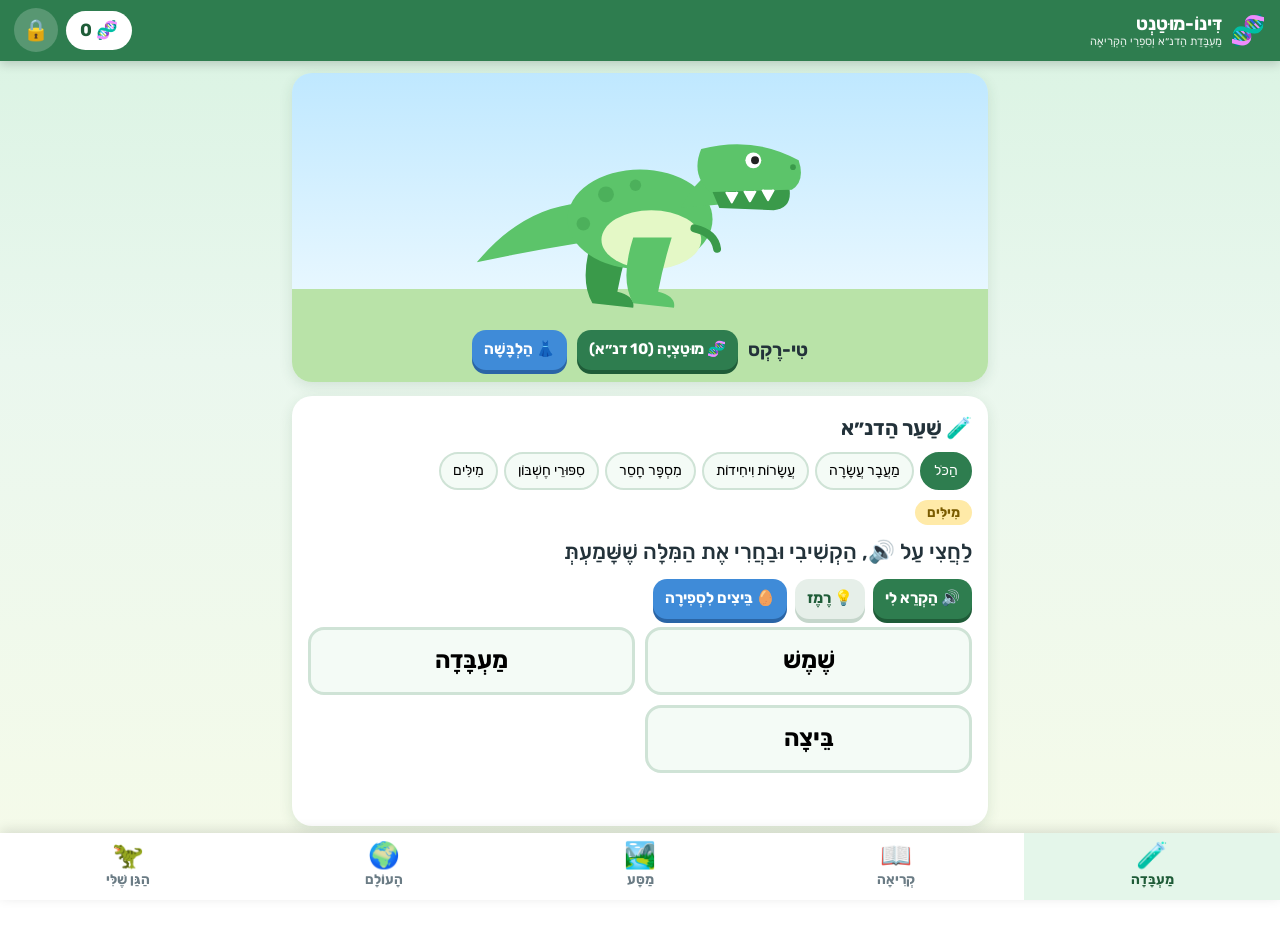
==== index.html @ c8df9a5c "Use Firestore over HTTPS instead of the SDK connection (fixes hanging on phones) Co-authored-by: Cop" ====
<!DOCTYPE html>
<html lang="he" dir="rtl">
<head>
  <meta charset="utf-8">
  <meta name="viewport" content="width=device-width, initial-scale=1, viewport-fit=cover">
  <meta name="theme-color" content="#2e7d4f">
  <title>דִּינוֹ-מוּטַנְט</title>
  <link rel="manifest" href="manifest.json">
  <link rel="icon" href="icons/icon.svg" type="image/svg+xml">
  <link rel="apple-touch-icon" href="icons/icon-192.png">
  <link rel="preconnect" href="https://fonts.googleapis.com">
  <link rel="preconnect" href="https://fonts.gstatic.com" crossorigin>
  <link href="https://fonts.googleapis.com/css2?family=Rubik:wght@400;500;700&family=Varela+Round&display=swap" rel="stylesheet">
  <link rel="stylesheet" href="css/style.css">
</head>
<body>
  <header class="topbar">
    <div class="brand">
      <span class="brand-ico">🧬</span>
      <span class="brand-text">דִּינוֹ-מוּטַנְט<small>מַעְבָּדַת הַדנ״א וְסִפְרֵי הַקְּרִיאָה</small></span>
    </div>
    <div class="hud">
      <div class="dna-chip" title="נְקֻדּוֹת דנ״א">🧬 <b id="dna-count">0</b></div>
      <button class="icon-btn" id="btn-parent" aria-label="מַצַּב הוֹרִים">🔒</button>
    </div>
  </header>

  <main>
    <!-- Lab: puzzle gates -->
    <section class="screen" id="screen-lab">
      <div class="lab-stage">
        <div class="dino-box" id="lab-dino"></div>
        <div class="dino-label"><b id="lab-name"></b>
          <button class="btn small" id="btn-mutate"></button>
          <button class="btn small alt" id="btn-dress">👗 הַלְבָּשָׁה</button>
        </div>
      </div>
      <div class="card">
        <h2>🧪 שַׁעַר הַדנ״א</h2>
        <div class="chips" id="kind-chips"></div>
        <div id="lab-puzzle"></div>
        <button class="btn big" id="btn-next-puzzle" hidden>הַחִידָה הַבָּאָה ➔</button>
      </div>
    </section>

    <!-- Reading -->
    <section class="screen" id="screen-read" hidden>
      <div id="read-library">
        <div class="card">
          <h2>📚 סִפְרִיַּת הַקְּרִיאָה</h2>
          <p class="muted">בַּחֲרִי סִפּוּר. קוֹרְאִים מִלָּה אַחַר מִלָּה, וְכָל פִּסְקָה מַקְנָה דנ״א וְשִׁדְרוּג לַדִּינוֹ. סִפּוּר שָׁלֵם פּוֹתֵחַ דִּינוֹזָאוּר אַגָּדִי! 🌟</p>
          <div id="story-list" class="story-list"></div>
        </div>
      </div>
      <div id="read-reader" hidden>
        <div class="card reader">
          <div class="reader-head">
            <button class="icon-btn" id="btn-reader-back" aria-label="חֲזָרָה">➜</button>
            <h2 id="reader-title"></h2>
            <span id="reader-count" class="muted"></span>
          </div>
          <div class="progress"><div id="reader-bar"></div></div>
          <div class="reading-card" id="reader-text" aria-live="polite"></div>
          <div class="reader-actions">
            <button class="btn alt" id="btn-speak-word">🔊 הַקְרֵא לִי אֶת הַמִּלָּה</button>
            <button class="btn ghost" id="btn-speak-par">🔊 כׇּל הַפִּסְקָה</button>
          </div>
          <button class="btn mic" id="btn-mic"></button>
          <div class="heard" id="reader-heard" hidden></div>
          <button class="btn big" id="btn-advance"></button>
        </div>
      </div>
    </section>

    <!-- Expedition -->
    <section class="screen" id="screen-trail" hidden>
      <div class="card" id="trail-intro">
        <h2>🏞️ מַסָּע הַהַרְפַּתְקָאוֹת</h2>
        <p class="muted">שְׁלוֹשָׁה מִכְשׁוֹלִים בַּדֶּרֶךְ. אֶפְשָׁר לְהִשְׁתַּמֵּשׁ בַּיְּכֹלֶת שֶׁל הַדִּינוֹ, אוֹ לִפְתֹּר חִידָה וְלִבְנוֹת דֶּרֶךְ.</p>
        <div class="pick-row" id="trail-pick"></div>
        <p id="trail-traits" class="traits"></p>
        <button class="btn big" id="btn-trail-start">🚀 יוֹצְאִים לַדֶּרֶךְ!</button>
      </div>
      <div id="trail-run" hidden>
        <div class="flags" id="trail-flags" dir="ltr"><span class="flag">1</span><span class="flag">2</span><span class="flag">3</span><span class="flag end">🏁</span></div>
        <div class="stage" id="stage" dir="ltr">
          <div class="layer sky"></div>
          <div class="layer hills"></div>
          <div class="layer ground"></div>
          <div class="stage-dino" id="stage-dino"></div>
          <div class="stage-obstacle" id="stage-obs"></div>
        </div>
        <div class="card" id="trail-panel"></div>
        <button class="btn small ghost" id="btn-trail-quit">⬅ חֲזָרָה</button>
      </div>
    </section>

    <!-- World: the whole herd living together -->
    <section class="screen" id="screen-world" hidden>
      <div class="card world-card">
        <div class="world-head"><h2>🌍 עוֹלַם הַדִּינוֹזָאוּרִים</h2><span id="world-count" class="muted"></span></div>
        <div class="world-tabs" id="world-tabs" hidden>
          <button class="chip on" data-wm="mine">🦖 הַדִּינוֹזָאוּרִים שֶׁלִּי</button>
          <button class="chip" data-wm="class">🏫 הַכִּתָּה</button>
        </div>
        <div class="world" id="world" dir="ltr">
          <div class="w-sky"><span class="w-sun"></span><span class="w-cloud c1">☁️</span><span class="w-cloud c2">☁️</span><span class="w-stars">✨</span></div>
          <div class="w-hills"></div>
          <div class="w-ground"></div>
          <div class="w-pond"></div>
          <div class="w-props" id="world-props"></div>
          <div class="w-herd" id="world-herd"></div>
        </div>
        <p class="muted">לוֹחֲצִים עַל דִּינוֹזָאוּר כְּדֵי לְטַפֵּל בּוֹ: לְהַאֲכִיל, לְשַׂחֵק, לְהַשְׁכִּיב לִישֹׁן וְלְהַלְבִּישׁ! 💕</p>
      </div>
      <div class="card pet-card" id="pet-panel" hidden></div>
    </section>

    <!-- Sanctuary -->
    <section class="screen" id="screen-zoo" hidden>
      <div class="card">
        <h2>🦖 גַּן הַדִּינוֹזָאוּרִים</h2>
        <div class="zoo-grid" id="zoo-grid"></div>
        <button class="btn alt" id="btn-share-progress">📤 כַּרְטִיס הַתְקַדְּמוּת לְשִׁתּוּף</button>
      </div>
      <div class="card">
        <h2>🌟 אוֹסֶף הָאַגָּדִיִּים</h2>
        <div class="legend-row" id="zoo-legends"></div>
      </div>
      <div class="card">
        <h2>🥚 דִּינוֹזָאוּרִים חֲדָשִׁים</h2>
        <div class="shop-row" id="zoo-shop"></div>
      </div>
    </section>
  </main>

  <nav class="tabbar">
    <button data-tab="lab" class="on"><span>🧪</span>מַעְבָּדָה</button>
    <button data-tab="read"><span>📖</span>קְרִיאָה</button>
    <button data-tab="trail"><span>🏞️</span>מַסָּע</button>
    <button data-tab="world"><span>🌍</span>הָעוֹלָם</button>
    <button data-tab="zoo"><span>🦖</span>הַגַּן שֶׁלִּי</button>
  </nav>

  <div class="modal" id="modal" hidden><div class="modal-card" id="modal-card"></div></div>
  <div class="toast" id="toast" hidden></div>

  <script src="js/renderer.js"></script>
  <script src="js/wardrobe.js"></script>
  <script src="js/manipulatives.js"></script>
  <script src="js/puzzles.js"></script>
  <script src="js/reading.js"></script>
  <script src="js/expedition.js"></script>
  <script src="js/world.js"></script>
  <script src="js/firebase-config.js"></script>
  <script src="js/fsrest.js"></script>
  <script src="js/cloud.js"></script>
  <script src="js/social.js"></script>
  <script src="js/share.js"></script>
  <script src="js/app.js"></script>
</body>
</html>
---- css/style.css ----
:root {
  --green: #2e7d4f;
  --green-d: #1f5c38;
  --gold: #ffc61a;
  --bg: #eaf7ee;
  --card: #fff;
  --ink: #23323a;
  --muted: #6b7c85;
  --bad: #e5484d;
  --radius: 20px;
}
* { box-sizing: border-box; -webkit-tap-highlight-color: transparent; }
html, body { margin: 0; min-height: 100%; }
body {
  font-family: 'Rubik', 'Varela Round', 'Noto Sans Hebrew', 'Segoe UI', Arial, sans-serif;
  background: linear-gradient(180deg, #d9f3e2 0%, var(--bg) 40%, #f6fbe9 100%) fixed;
  color: var(--ink);
  direction: rtl;
  padding-bottom: 84px;
  line-height: 1.55;
  user-select: none;
}
[hidden] { display: none !important; }
h2 { margin: 0 0 8px; font-size: 1.3rem; }
h3 { margin: 18px 0 6px; font-size: 1.05rem; }
.muted { color: var(--muted); font-size: .95rem; margin: 4px 0 10px; }

/* header */
.topbar {
  position: sticky; top: 0; z-index: 20;
  display: flex; align-items: center; justify-content: space-between; gap: 8px;
  padding: 8px 14px; background: var(--green); color: #fff;
  box-shadow: 0 3px 10px rgba(0,0,0,.18);
}
.brand { display: flex; align-items: center; gap: 8px; }
.brand-ico { font-size: 1.8rem; }
.brand-text { font-weight: 700; font-size: 1.15rem; line-height: 1.2; }
.brand-text small { display: block; font-weight: 400; font-size: .7rem; opacity: .9; }
.hud { display: flex; align-items: center; gap: 8px; }
.dna-chip { background: #fff; color: var(--green-d); font-weight: 700; padding: 6px 14px; border-radius: 99px; font-size: 1.1rem; }
.dna-chip.pop { animation: pop .45s; }
@keyframes pop { 40% { transform: scale(1.25); } }
.icon-btn { background: rgba(255,255,255,.2); border: 0; color: #fff; font-size: 1.3rem; width: 44px; height: 44px; border-radius: 50%; cursor: pointer; }
.reader-head .icon-btn { background: var(--green); }

main { max-width: 720px; margin: 0 auto; padding: 12px; }
.card { background: var(--card); border-radius: var(--radius); padding: 16px; margin-bottom: 14px; box-shadow: 0 4px 14px rgba(30,80,50,.12); }

/* buttons */
.btn {
  font: inherit; font-weight: 700; cursor: pointer;
  background: var(--green); color: #fff; border: 0; border-radius: 14px;
  padding: 12px 18px; min-height: 48px; box-shadow: 0 4px 0 var(--green-d);
}
.btn:active { transform: translateY(3px); box-shadow: 0 1px 0 var(--green-d); }
.btn.big { width: 100%; font-size: 1.2rem; min-height: 58px; margin-top: 10px; }
.btn.small { padding: 6px 12px; min-height: 40px; font-size: .95rem; }
.btn.alt { background: #3f8bd8; box-shadow: 0 4px 0 #2a65a6; }
.btn.ghost { background: #e6efe9; color: var(--green-d); box-shadow: 0 4px 0 #c5d6cb; }
.btn.danger { background: var(--bad); box-shadow: 0 4px 0 #a52a2f; }
.btn.finish { background: #f59e0b; box-shadow: 0 4px 0 #b36f05; animation: pulse 1.2s infinite; }
.btn:disabled { opacity: .5; cursor: default; }
@keyframes pulse { 50% { transform: scale(1.03); } }

/* chips */
.chips { display: flex; gap: 6px; flex-wrap: wrap; margin-bottom: 10px; }
.chip { font: inherit; font-size: .88rem; border: 2px solid #cfe3d6; background: #f4fbf6; border-radius: 99px; padding: 6px 12px; cursor: pointer; }
.chip.on { background: var(--green); border-color: var(--green); color: #fff; }

/* lab */
.lab-stage { background: linear-gradient(180deg, #bfe8ff, #e7f7ff 70%, #b9e3a8 70%); border-radius: var(--radius); padding: 8px 8px 12px; margin-bottom: 14px; text-align: center; box-shadow: 0 4px 14px rgba(30,80,50,.12); }
.dino-box { width: min(78vw, 340px); margin: 0 auto; cursor: pointer; }
.dino-label { display: flex; justify-content: center; align-items: center; gap: 10px; flex-wrap: wrap; font-size: 1.15rem; }

/* puzzles */
.pz-label { display: inline-block; background: #ffeaa8; color: #7a5b00; border-radius: 99px; padding: 2px 12px; font-size: .85rem; font-weight: 700; }
.pz-prompt { font-size: 1.35rem; font-weight: 500; margin: 10px 0; }
.pz-eq { text-align: center; font-size: 2.6rem; font-weight: 700; margin: 6px 0 10px; letter-spacing: 2px; }
.pz-eq .eq { display: inline-block; }
.blank { display: inline-block; min-width: 1.4em; border-bottom: 4px solid var(--gold); color: var(--gold); }
.big-word { font-size: 2.4rem; }
.pz-tools { display: flex; gap: 8px; margin-bottom: 8px; }
.pz-hint { background: #fff6d6; border-radius: 12px; padding: 10px 12px; margin-bottom: 8px; }
.pz-choices { display: grid; grid-template-columns: repeat(2, 1fr); gap: 10px; }
.choice { font: inherit; font-size: 1.9rem; font-weight: 700; min-height: 68px; border-radius: 16px; border: 3px solid #cfe3d6; background: #f4fbf6; cursor: pointer; }
.choice.word { font-size: 1.5rem; }
.choice:active { transform: scale(.97); }
.choice.correct { background: #bff0c8; border-color: #2fa84f; animation: pulse .6s; }
.choice.wrong { background: #ffd9da; border-color: var(--bad); animation: shake .4s; opacity: .7; }
@keyframes shake { 25% { transform: translateX(-6px); } 75% { transform: translateX(6px); } }
.pz-feedback { min-height: 1.6em; margin-top: 8px; font-size: 1.15rem; font-weight: 700; text-align: center; }
.pz-feedback.good { color: #1f8a3f; }
.pz-feedback.bad { color: var(--bad); }

/* reading */
.story-list { display: grid; gap: 10px; }
.story-card { font: inherit; display: flex; align-items: center; gap: 12px; text-align: right; background: #f4fbf6; border: 3px solid #cfe3d6; border-radius: 16px; padding: 12px; cursor: pointer; }
.story-card.done { background: #fff6d6; border-color: var(--gold); }
.story-ico { font-size: 2rem; }
.story-meta b { display: block; font-size: 1.2rem; }
.story-meta small { color: var(--muted); }
.reader-head { display: flex; align-items: center; gap: 10px; }
.reader-head h2 { flex: 1; margin: 0; }
.progress { height: 10px; background: #dcebe1; border-radius: 99px; margin: 10px 0; overflow: hidden; }
.progress div { height: 100%; width: 0; background: var(--gold); transition: width .4s; }
.reading-card {
  background: #fffdf4; border: 3px solid #f0e3b0; border-radius: 20px;
  padding: 22px 16px; font-size: 2.1rem; line-height: 2.3; min-height: 220px;
  text-align: right; cursor: pointer; font-weight: 500;
}
.reading-card .w { padding: 2px 6px; border-radius: 10px; transition: background .15s, color .15s; display: inline-block; }
.reading-card .w.karaoke-read { color: #8a9a90; }
.reading-card .w.karaoke-active { background: var(--gold); color: #1d2b00; box-shadow: 0 0 0 3px #ffe58a; transform: scale(1.08); }
.btn.mic { width: 100%; margin-top: 10px; background: #8a5cff; box-shadow: 0 4px 0 #5b36c4; }
.btn.mic.listening { background: #e5484d; box-shadow: 0 4px 0 #a52a2f; animation: pulse 1.4s infinite; }
.heard { margin-top: 8px; padding: 8px 12px; background: #f1ecff; border-radius: 12px; color: #4b2fb8; min-height: 2.2em; direction: rtl; }
.reader-actions { display: flex; gap: 8px; margin-top: 12px; flex-wrap: wrap; }
.reader-actions .btn { flex: 1; }

/* expedition */
.pick-row { display: flex; gap: 8px; overflow-x: auto; padding: 4px 2px 10px; }
.pick { font: inherit; flex: 0 0 96px; border: 3px solid #cfe3d6; background: #f4fbf6; border-radius: 14px; padding: 4px; cursor: pointer; text-align: center; }
.pick.on { border-color: var(--green); background: #dff5e6; }
.pick small { display: block; font-size: .72rem; line-height: 1.2; }
.traits { font-weight: 700; color: var(--green-d); }
.flags { display: flex; justify-content: space-between; margin-bottom: 8px; }
.flag { width: 40px; height: 40px; border-radius: 50%; background: #d3dcd6; display: grid; place-items: center; font-weight: 700; color: #fff; }
.flag.current { background: #f59e0b; animation: pulse 1s infinite; }
.flag.done { background: var(--green); }
.stage { position: sticky; top: 66px; z-index: 5; height: 180px; border-radius: var(--radius); overflow: hidden; margin-bottom: 12px; box-shadow: 0 4px 14px rgba(30,80,50,.18); }
.layer { position: absolute; inset: 0; background-repeat: repeat-x; }
.sky { background: linear-gradient(180deg, #8fd3ff, #e4f6ff); }
.hills { background-image: radial-gradient(ellipse 120px 70px at 60px 100%, #8fd08a 98%, transparent 100%), radial-gradient(ellipse 90px 50px at 190px 100%, #a8dc9a 98%, transparent 100%); background-size: 260px 100%; bottom: 36px; top: 40px; }
.ground { top: auto; height: 46px; background: repeating-linear-gradient(90deg, #7a5b3a 0 30px, #8c6a45 30px 60px); border-top: 8px solid #5fb25a; }
.stage.walking .hills { animation: scrollbg 2.4s linear infinite; }
.stage.walking .ground { animation: scrollbg 1.2s linear infinite; }
@keyframes scrollbg { to { background-position-x: -260px; } }
.stage-dino { position: absolute; left: 4%; bottom: 14px; width: 170px; transition: transform .3s; }
.stage-dino.jump, .dino-box.jump { animation: jump .8s; }
@keyframes jump { 40% { transform: translateY(-34px) rotate(-3deg); } }
.stage-obstacle { position: absolute; bottom: 30px; left: 110%; font-size: 4.2rem; transition: left 2.2s ease-out; }
.stage-obstacle.cleared { animation: poof .8s forwards; }
@keyframes poof { to { transform: scale(0) rotate(40deg); opacity: 0; } }
.obs-title { font-size: 1.2rem; font-weight: 700; margin-bottom: 4px; }
.obs-title.good { color: #1f8a3f; }
.obs-tip { color: var(--muted); margin-bottom: 8px; }
.obs-actions { display: grid; gap: 4px; }
#trail-puzzle { margin-top: 12px; }

/* sanctuary */
.zoo-grid, .legend-row, .shop-row { display: grid; grid-template-columns: repeat(auto-fill, minmax(150px, 1fr)); gap: 10px; }
.zoo-card, .legend-slot, .shop-item { background: #f4fbf6; border: 3px solid #cfe3d6; border-radius: 16px; padding: 8px; text-align: center; display: flex; flex-direction: column; gap: 2px; align-items: center; font: inherit; }
.zoo-card.on { border-color: var(--green); background: #dff5e6; }
.zoo-card.legend, .legend-slot.got { background: linear-gradient(180deg, #fff9d6, #fff); border-color: var(--gold); }
.legend-slot:not(.got) .silhouette { filter: brightness(0) opacity(.25); }
.legend-slot:not(.got) .dino-svg * { animation: none !important; }
.shop-item { cursor: pointer; }
.mini { display: block; width: 100%; }

/* ---------- counting board (eggs & nests) ---------- */
.btn.alt.on { background: #2a65a6; box-shadow: 0 4px 0 #1b4478; }
.pz-tools { flex-wrap: wrap; }
.mb { background: #f7fbf2; border: 3px solid #d9ead2; border-radius: 18px; padding: 10px; margin: 8px 0 12px; }
.mb-total { display: flex; align-items: center; justify-content: center; gap: 8px; font-weight: 700; margin-bottom: 8px; }
.mb-num { font-size: 2rem; color: var(--green-d); background: #fff; border-radius: 12px; padding: 0 14px; min-width: 2.2ch; text-align: center; }
.mb-nests { display: flex; gap: 10px; direction: ltr; }
.nest {
  flex: 1; direction: rtl; text-align: center; padding: 6px 4px 20px; min-height: 150px;
  border: 3px solid #8a5a2b; border-radius: 18px 18px 50% 50% / 18px 18px 38% 38%;
  background: repeating-linear-gradient(115deg, #d9a86a 0 8px, #c8935a 8px 16px);
  transition: box-shadow .2s;
}
.nest[data-kind=tens] { flex: 0 0 38%; }
.nest-title { display: inline-block; font-size: .82rem; font-weight: 700; color: #4a2c0c; background: #ffe9c7; border-radius: 10px; padding: 2px 8px; margin-bottom: 6px; }
.nest-eggs { display: flex; flex-wrap: wrap; gap: 4px; justify-content: center; align-content: flex-start; min-height: 60px; }
.nest[data-kind=ones] .nest-eggs { display: grid; grid-template-columns: repeat(5, 30px); justify-content: center; }
.nest.full { box-shadow: 0 0 0 4px #ffe066, 0 0 18px #ffd23f; }
.nest.pop { animation: pop .5s; }
.nest.shake { animation: shake .4s; }
.over { outline: 4px dashed var(--gold); outline-offset: 2px; }
.mb-exchange { display: block; margin: 8px auto 0; background: #f59e0b; box-shadow: 0 4px 0 #b36f05; animation: pulse 1.2s infinite; }
.mb-table { position: relative; height: 130px; margin-top: 10px; border: 3px dashed #bcd9c4; border-radius: 16px; background: #fbfff6; }
.mb-table-hint { position: absolute; inset: 0; display: grid; place-items: center; color: #9ab3a2; font-size: .85rem; pointer-events: none; text-align: center; padding: 0 12px; }
.mb-table .egg { position: absolute; transform: translate(-50%, -50%); }
.mb-tray { display: flex; flex-wrap: wrap; align-items: center; justify-content: center; gap: 10px; margin-top: 10px; padding: 8px; background: #e8f3ff; border-radius: 16px; }
.tray-item { display: flex; flex-direction: column; align-items: center; font-weight: 700; color: var(--muted); }
.mb-btns { display: flex; gap: 6px; flex-wrap: wrap; justify-content: center; }
.mb-help { font-size: .8rem; margin: 8px 0 0; }
.egg { cursor: grab; touch-action: none; user-select: none; -webkit-user-select: none; -webkit-touch-callout: none; display: block; }
.egg svg { width: 100%; height: 100%; display: block; pointer-events: none; }
.egg.ones { width: 30px; height: 38px; }
.egg.ten { width: 44px; height: 56px; }
.egg.lifted { opacity: .25; }
.egg-ghost { position: fixed; z-index: 300; pointer-events: none; transform: translate(-50%, -50%) scale(1.25); filter: drop-shadow(0 6px 6px rgba(0,0,0,.3)); }

/* modal / toast */
.modal { position: fixed; inset: 0; z-index: 50; background: rgba(15,40,25,.6); display: grid; place-items: center; padding: 14px; }
.modal-card { position: relative; background: #fff; border-radius: 24px; padding: 20px; width: min(94vw, 520px); max-height: 92vh; overflow-y: auto; text-align: center; user-select: text; }
.modal-card .input { width: 100%; font: inherit; font-size: 1.1rem; padding: 10px; border: 3px solid #cfe3d6; border-radius: 12px; margin: 6px 0; direction: rtl; }
.modal-card .row { display: flex; gap: 8px; justify-content: center; margin-top: 12px; }
.modal-card h3 { text-align: right; }
.modal-card p { text-align: right; }
.p-btns { display: flex; gap: 6px; }
.p-row { display: flex; justify-content: space-between; align-items: center; padding: 6px 0; border-bottom: 1px solid #e5eee8; }
.celebrate-dino { width: min(70vw, 260px); margin: 0 auto; }
.modal-card .reward-line { text-align: center; font-size: 1.15rem; font-weight: 700; margin: 6px 0; }
.confetti { position: absolute; inset: 0; pointer-events: none; overflow: hidden; border-radius: 24px; }
.confetti i { position: absolute; top: -30px; font-style: normal; font-size: 1.6rem; animation: fall 2.6s linear infinite; }
.modal-card > :not(.confetti) { position: relative; z-index: 1; }
@keyframes fall { to { transform: translateY(110vh) rotate(360deg); } }
.toast { position: fixed; bottom: 96px; left: 50%; transform: translateX(-50%); background: #23323a; color: #fff; padding: 10px 18px; border-radius: 99px; z-index: 60; max-width: 90vw; text-align: center; }

/* tab bar */
.tabbar { position: fixed; bottom: 0; left: 0; right: 0; z-index: 30; display: flex; background: #fff; box-shadow: 0 -3px 12px rgba(0,0,0,.12); padding-bottom: env(safe-area-inset-bottom); }
.tabbar button { flex: 1; font: inherit; font-size: .85rem; font-weight: 700; border: 0; background: none; padding: 8px 2px 10px; color: var(--muted); cursor: pointer; min-height: 64px; }
.tabbar button span { display: block; font-size: 1.6rem; line-height: 1.1; }
.tabbar button.on { color: var(--green-d); background: #e4f6ea; }

/* ---------- dinosaur rig animation ---------- */
.dino-svg { width: 100%; height: auto; display: block; overflow: visible; }
.dino-svg * { transform-box: fill-box; }
.rig-root { transform-origin: 50% 100%; animation: breathe 2.6s ease-in-out infinite; }
.rig-tail { transform-origin: 100% 50%; animation: wag 1.8s ease-in-out infinite; }
.rig-head { transform-origin: 0% 100%; animation: nod 2.6s ease-in-out infinite; }
.rig-leg { transform-origin: 50% 0%; }
.rig-wing { transform-origin: 100% 100%; animation: flap 1.1s ease-in-out infinite; }
.rig-wing.far { animation-delay: -.1s; }
.rig-float { animation: float 2.4s ease-in-out infinite; }
.rig-egg { transform-origin: 50% 100%; animation: wobble 2.2s ease-in-out infinite; }
.sparkle { transform-origin: 50% 50%; animation: twinkle 1.6s ease-in-out infinite; }
.legendary { filter: drop-shadow(0 0 10px rgba(255, 214, 64, .9)); }
@keyframes breathe { 50% { transform: scale(1.015, 1.03); } }
@keyframes wag { 0%, 100% { transform: rotate(-5deg); } 50% { transform: rotate(7deg); } }
@keyframes nod { 0%, 100% { transform: rotate(-2deg); } 50% { transform: rotate(3deg); } }
@keyframes flap { 0%, 100% { transform: rotate(8deg) scaleY(1); } 50% { transform: rotate(-16deg) scaleY(.82); } }
@keyframes float { 50% { transform: translateY(-8px); } }
@keyframes wobble { 0%, 100% { transform: rotate(-6deg); } 50% { transform: rotate(6deg); } }
@keyframes twinkle { 0%, 100% { transform: scale(.4); opacity: .3; } 50% { transform: scale(1.1); opacity: 1; } }
.walking .rig-leg.a { animation: step .5s ease-in-out infinite; }
.walking .rig-leg.b { animation: step .5s ease-in-out infinite reverse; }
.walking .rig-root { animation: bob .5s ease-in-out infinite; }
@keyframes step { 0%, 100% { transform: rotate(-16deg); } 50% { transform: rotate(16deg); } }
@keyframes bob { 50% { transform: translateY(-4px); } }

/* ---------- dress-up pieces ---------- */
.wear, .wear * { transform-box: view-box; }
.wear .whirl, .wear .bobber, .wear .flutter, .wear .flame { transform-box: fill-box; }
.wear .whirl { transform-origin: 50% 50%; animation: whirl .3s linear infinite; }
.wear .bobber { transform-origin: 50% 100%; animation: float 2.4s ease-in-out infinite; }
.wear .flutter { transform-origin: 100% 100%; animation: flutter 1.4s ease-in-out infinite; }
.wear .flame { transform-origin: 50% 0%; animation: flame .22s ease-in-out infinite alternate; }
@keyframes whirl { 50% { transform: scaleX(.15); } }
@keyframes flutter { 0%, 100% { transform: rotate(0); } 50% { transform: rotate(-9deg); } }
@keyframes flame { to { transform: scaleY(1.5); } }
.rig-lid { opacity: 0; }
.sleeping .rig-lid { opacity: 1; }
.rig-water { transform-origin: 50% 50%; animation: ripple 3s ease-in-out infinite; }
@keyframes ripple { 50% { transform: scale(1.03, 1.1); } }

/* ---------- care states (world sprites + care panel) ---------- */
.eating .rig-head { animation: munch .4s ease-in-out infinite; }
@keyframes munch { 50% { transform: rotate(9deg) translateY(4px); } }
.playing .dino-svg { animation: hop .7s ease-in-out infinite; }
@keyframes hop { 40% { transform: translateY(-14%) rotate(-2deg); } }
.sleeping .dino-svg { transform: scaleY(.94); filter: saturate(.8) brightness(.94); }
.sleeping .rig-root, .sleeping .rig-tail, .sleeping .rig-head, .sleeping .rig-float { animation-duration: 5s; }
.washing .dino-svg { animation: scrub .3s linear infinite; }
@keyframes scrub { 25% { transform: translateX(-3%) rotate(-1deg); } 75% { transform: translateX(3%) rotate(1deg); } }
.hugging .dino-svg { animation: squish 1s ease-in-out infinite; }
@keyframes squish { 50% { transform: scale(1.06, .95); } }
.splashing .dino-svg { animation: hop 1s ease-in-out infinite; }

/* ---------- world ---------- */
.world-card { padding-bottom: 12px; }
.world-head { display: flex; justify-content: space-between; align-items: baseline; gap: 8px; flex-wrap: wrap; }
.world { position: relative; isolation: isolate; height: min(104vw, 480px); border-radius: 18px; overflow: hidden; background: #bfe8ff; user-select: none; -webkit-user-select: none; -webkit-tap-highlight-color: transparent; }
.world > * { position: absolute; }
.w-sky { inset: 0 0 50% 0; background: linear-gradient(180deg, #7cc8ff, #dff3ff); transition: background 1s; }
.w-sun { position: absolute; right: 10%; top: 12%; width: 13%; aspect-ratio: 1; border-radius: 50%; background: #ffe066; box-shadow: 0 0 24px 8px rgba(255, 224, 102, .7); transition: background 1s, box-shadow 1s; }
.w-cloud { position: absolute; font-size: calc(var(--u, 3px) * 14); opacity: .9; animation: drift 60s linear infinite; }
.w-cloud.c1 { top: 6%; left: -10%; }
.w-cloud.c2 { top: 22%; left: -40%; animation-duration: 90s; font-size: calc(var(--u, 3px) * 9); }
@keyframes drift { to { transform: translateX(260vw); } }
.w-stars { position: absolute; inset: 0; opacity: 0; font-size: calc(var(--u, 3px) * 5); letter-spacing: calc(var(--u, 3px) * 12); line-height: 2.2; overflow: hidden; word-break: break-all; transition: opacity 1s; }
.w-hills { left: 0; right: 0; top: 30%; height: 24%; background: radial-gradient(ellipse 36% 100% at 20% 100%, #86cf86 99%, transparent 100%), radial-gradient(ellipse 40% 90% at 70% 100%, #9bd88f 99%, transparent 100%); }
.w-ground { left: 0; right: 0; top: 46%; bottom: 0; background: linear-gradient(180deg, #8fd36d 0%, #6cbf55 100%); border-top: 4px solid #7dcc63; }
.w-pond { left: 56%; top: 56%; width: 38%; height: 17%; border-radius: 50%; background: radial-gradient(ellipse at 40% 35%, #a8e4ff, #4fb3e8 70%); box-shadow: 0 0 0 4px #86cf6f, inset 0 3px 8px rgba(255, 255, 255, .45); }
.w-props, .w-herd { inset: 0; }
.w-props { pointer-events: none; }
.w-prop-item { position: absolute; transform: translate(-50%, -100%); line-height: 1; }
.w-prop-item.far { opacity: .85; }
.world.night .w-sky { background: linear-gradient(180deg, #0d1235, #2d3c80); }
.world.night .w-sun { background: #f4f1d0; box-shadow: 0 0 20px 6px rgba(244, 241, 208, .5); }
.world.night .w-stars { opacity: .9; }
.world.night::after { content: ''; position: absolute; inset: 0; background: rgba(12, 20, 70, .3); pointer-events: none; z-index: 5000; }

.w-dino { position: absolute; transform: translate(-50%, -100%); transition-property: left, top, width; transition-timing-function: linear; cursor: pointer; touch-action: manipulation; }
.w-dino.flying .rig-shadow { display: none; }
.w-flip { transition: transform .25s; }
.w-dino.left .w-flip { transform: scaleX(-1); }
.w-shadow { position: absolute; left: 10%; right: 10%; bottom: -2%; height: 8%; border-radius: 50%; background: rgba(0, 0, 0, .16); }
.w-dino.flying .w-shadow, .w-dino.sp-plesio .w-shadow { display: none; }
.w-prop { position: absolute; right: -16%; bottom: 6%; font-size: calc(var(--u, 3px) * 7); line-height: 1; pointer-events: none; }
.w-dino.eating .w-prop { animation: munchprop .5s ease-in-out infinite; }
.w-dino.playing .w-prop { animation: ball .7s ease-in-out infinite; }
.w-dino.splashing .w-prop, .w-dino.washing .w-prop { animation: ball 1s ease-in-out infinite; }
.w-dino.sleeping .w-prop, .w-dino.hugging .w-prop { animation: floatup 2s ease-out infinite; top: -14%; right: 30%; bottom: auto; }
@keyframes munchprop { 50% { transform: translateY(-14%) scale(.9); } }
@keyframes ball { 50% { transform: translateY(-90%); } }
@keyframes floatup { to { transform: translateY(-60%); opacity: 0; } }
.w-bubble { position: absolute; bottom: 100%; left: 50%; transform: translate(-50%, 4px); background: #fff; border-radius: 14px; padding: 0 8px; font-size: calc(var(--u, 3px) * 6.5); line-height: 1.5; opacity: 0; transition: opacity .25s, transform .25s; box-shadow: 0 2px 6px rgba(0,0,0,.2); white-space: nowrap; pointer-events: none; }
.w-bubble.on { opacity: 1; transform: translate(-50%, -2px); }
.w-badge { position: absolute; top: -4%; right: 0; font-size: calc(var(--u, 3px) * 7); pointer-events: none; animation: pulse 1.2s infinite; }
.w-dino.sel .w-shadow { background: rgba(255, 198, 26, .65); box-shadow: 0 0 0 3px #ffc61a; }
.w-dino.sel .w-flip { filter: drop-shadow(0 0 5px #ffc61a); }

/* ---------- care panel ---------- */
.pet-card { border: 3px solid var(--gold); }
.pet-head { display: flex; gap: 12px; align-items: center; }
.pet-stage { position: relative; flex: 0 0 44%; max-width: 220px; border-radius: 18px; background: linear-gradient(180deg, #d4efff 0 62%, #b9e3a8 62%); padding: 6px 4px 4px; overflow: hidden; transition: background .5s; }
.pet-stage.sleeping { background: linear-gradient(180deg, #1c2455 0 62%, #2f5d3f 62%); }
.pet-stage.washing { background: linear-gradient(180deg, #cdeeff 0 62%, #8fd8ff 62%); }
.pet-prop { position: absolute; top: 6%; right: 8%; font-size: 2rem; pointer-events: none; }
.pet-stage.eating .pet-prop { top: 40%; right: 6%; animation: munchprop .5s ease-in-out infinite; }
.pet-stage.playing .pet-prop { top: 52%; animation: ball .7s ease-in-out infinite; }
.pet-stage.washing .pet-prop, .pet-stage.sleeping .pet-prop, .pet-stage.hugging .pet-prop { animation: floatup 1.6s ease-out infinite; }
.pet-info { flex: 1; min-width: 0; }
.pet-name { font-size: 1.2rem; display: flex; align-items: center; gap: 6px; }
.pet-sub { font-size: 1.1rem; margin: 2px 0 6px; display: flex; gap: 10px; }
.icon-lite { border: 0; background: #eef4f0; border-radius: 50%; width: 34px; height: 34px; font-size: 1rem; cursor: pointer; }
.stat { display: flex; align-items: center; gap: 4px; margin: 3px 0; font-size: .85rem; }
.stat-ico { width: 1.4em; text-align: center; }
.stat-lbl { width: 4.4em; color: var(--muted); }
.bar { flex: 1; height: 14px; background: #e6efe9; border-radius: 99px; overflow: hidden; }
.bar i { display: block; height: 100%; background: #4bbf6b; border-radius: 99px; transition: width .5s; }
.bar.mid i { background: #f5a623; }
.bar.low i { background: #e5484d; }
.pet-msg { text-align: center; font-size: 1.15rem; font-weight: 700; min-height: 1.6em; margin: 10px 0; color: var(--green-d); }
.pet-actions { display: grid; grid-template-columns: repeat(3, 1fr); gap: 8px; margin-bottom: 10px; }
.btn.pa { display: flex; flex-direction: column; align-items: center; gap: 2px; padding: 8px 4px; font-size: .95rem; }
.btn.pa span { font-size: 1.7rem; line-height: 1.1; }
.btn.dark { background: #4a55a8; box-shadow: 0 4px 0 #323a7a; }
.btn.aqua { background: #2aa9c9; box-shadow: 0 4px 0 #1b7c96; }
.btn.pink { background: #e2579a; box-shadow: 0 4px 0 #a93a73; }
.btn.gold { background: #e0a100; box-shadow: 0 4px 0 #a87800; }
.food-row { display: grid; grid-template-columns: repeat(auto-fill, minmax(78px, 1fr)); gap: 8px; margin-bottom: 10px; }
.food { font: inherit; border: 3px solid #cfe3d6; background: #f4fbf6; border-radius: 14px; padding: 6px 2px; cursor: pointer; display: flex; flex-direction: column; align-items: center; }
.food span { font-size: 1.9rem; line-height: 1.1; }
.food:active { transform: scale(.95); }

/* ---------- class world ---------- */
.react-row { display: flex; gap: 8px; align-items: center; justify-content: center; flex-wrap: wrap; margin-bottom: 10px; }
.react { font: inherit; font-size: 1.8rem; line-height: 1; width: 52px; height: 52px; border-radius: 50%; border: 3px solid #cfe3d6; background: #f4fbf6; cursor: pointer; }
.react:active { transform: scale(.9); }
.gift-grid { display: grid; grid-template-columns: repeat(auto-fill, minmax(110px, 1fr)); gap: 8px; margin: 8px 0; }
.gift-item { font: inherit; border: 3px solid #cfe3d6; background: #f4fbf6; border-radius: 14px; padding: 6px 4px; cursor: pointer; display: flex; flex-direction: column; align-items: center; }
.gift-item small { font-size: .78rem; line-height: 1.2; }
.share-prev { width: 100%; max-width: 420px; border-radius: 14px; display: block; margin: 6px auto; box-shadow: 0 2px 10px rgba(0,0,0,.2); }
a.btn { display: inline-flex; align-items: center; justify-content: center; text-decoration: none; }
.world-tabs { display: flex; gap: 6px; flex-wrap: wrap; margin: 6px 0 8px; }
.w-name { position: absolute; top: 100%; left: 50%; transform: translateX(-50%); margin-top: 2px; background: rgba(255, 255, 255, .88); color: var(--ink); font-weight: 700; font-size: calc(var(--u, 3px) * 4.6); line-height: 1.3; padding: 0 calc(var(--u, 3px) * 2); border-radius: 99px; white-space: nowrap; pointer-events: none; box-shadow: 0 1px 3px rgba(0,0,0,.2); }
.world.night .w-name { background: rgba(255, 255, 255, .75); }

/* ---------- wardrobe modal ---------- */
.wd-top { position: sticky; top: -20px; z-index: 3; background: #fff; padding: 4px 0 6px; margin-top: -4px; }
.wd-top h2 { margin: 0 0 2px; font-size: 1.2rem; }
.wd-dino { width: min(46vw, 190px); margin: 0 auto; }
.wd-dna { position: absolute; top: 4px; left: 0; background: #eaf7ee; border-radius: 99px; padding: 2px 10px; font-weight: 700; color: var(--green-d); }
.wd-tabs { display: flex; gap: 6px; overflow-x: auto; padding: 4px 0 8px; }
.wd-tab { flex: 0 0 auto; font: inherit; font-size: .8rem; border: 3px solid #cfe3d6; background: #f4fbf6; border-radius: 14px; padding: 4px 8px; cursor: pointer; }
.wd-tab span { display: block; font-size: 1.4rem; line-height: 1.1; }
.wd-tab.on { border-color: var(--green); background: #dff5e6; font-weight: 700; }
.wd-grid { display: grid; grid-template-columns: repeat(auto-fill, minmax(92px, 1fr)); gap: 8px; }
.wd-item { position: relative; font: inherit; border: 3px solid #cfe3d6; background: #f4fbf6; border-radius: 14px; padding: 6px 4px; cursor: pointer; display: flex; flex-direction: column; align-items: center; gap: 2px; }
.wd-item small { font-size: .72rem; line-height: 1.2; }
.wd-item.on { border-color: var(--gold); background: #fff6d6; }
.wd-item.locked { background: #f1f1f1; border-style: dashed; }
.wd-item.locked .wd-prev { opacity: .55; }
.wd-item em { font-style: normal; font-size: .78rem; font-weight: 700; color: #a87800; }
.wd-prev { width: 100%; height: 64px; overflow: visible; }
.wd-none { font-size: 2.2rem; line-height: 64px; }
.pc-check { display: flex; align-items: center; gap: 8px; text-align: right; margin: 6px 0; font-size: 1rem; }
.pc-check input { width: 22px; height: 22px; }
#p-cloud { text-align: right; }
#p-cloud .btn { margin: 4px 0; }

@media (prefers-reduced-motion: reduce) {
  .dino-svg *, .confetti i { animation: none !important; }
}
@media (min-width: 700px) {
  .reading-card { font-size: 2.6rem; }
}
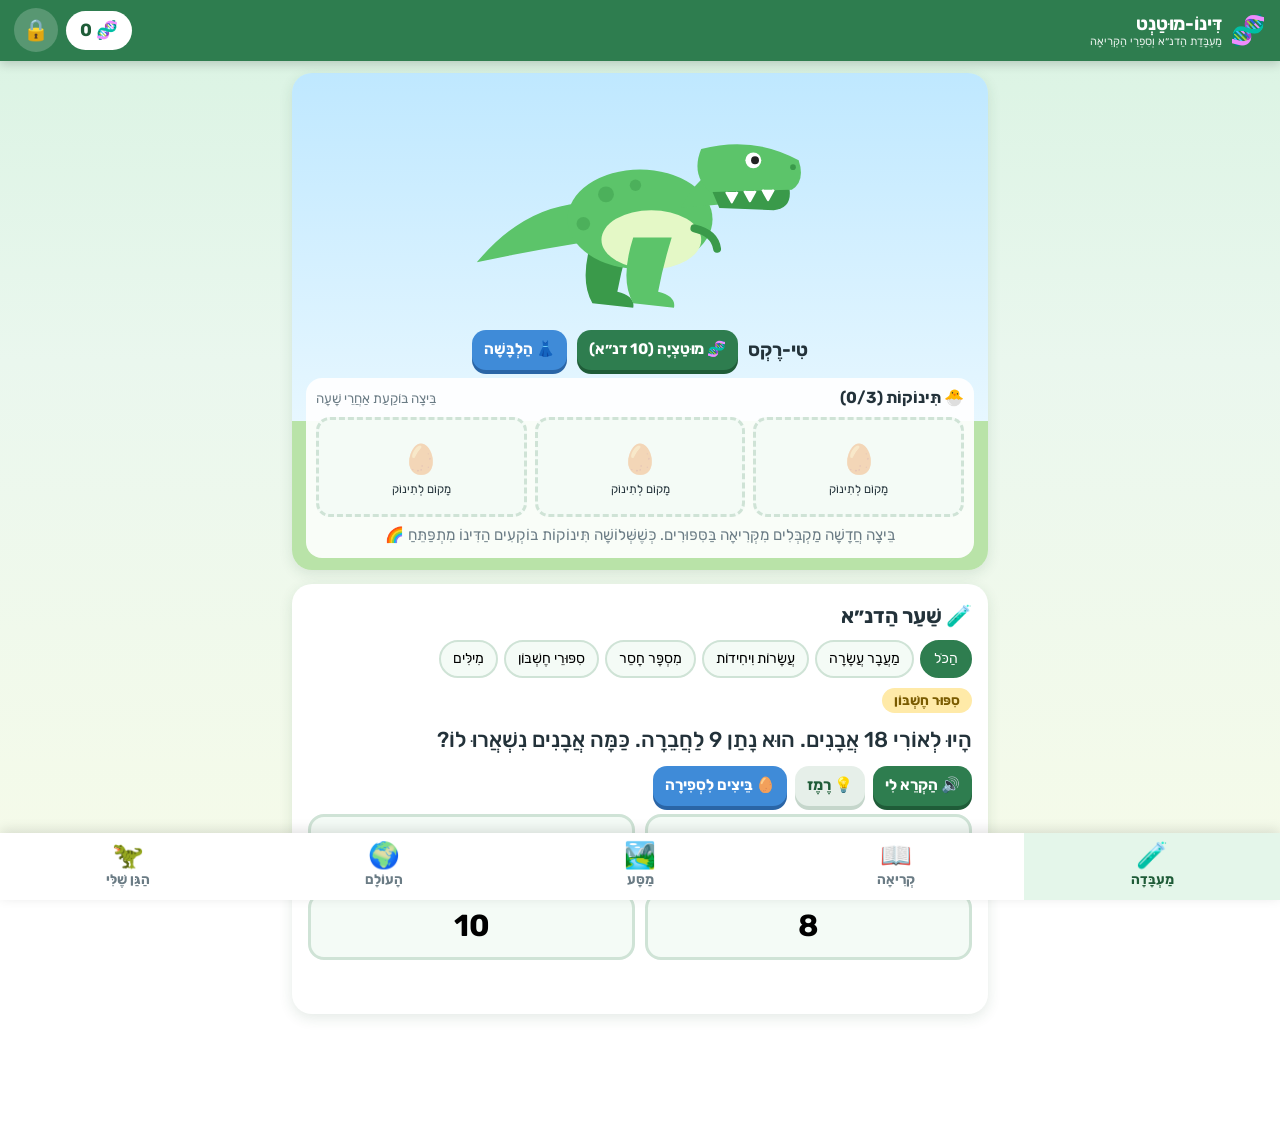
==== commit 0a365b0d: "Add 11 stories, 5 new dinos, story-linked legendaries, eggs and baby dinos, Mega evolution Co-author" ====
--- a/index.html
+++ b/index.html
@@ -34,6 +34,7 @@
           <button class="btn small" id="btn-mutate"></button>
           <button class="btn small alt" id="btn-dress">👗 הַלְבָּשָׁה</button>
         </div>
+        <div class="nursery" id="lab-nursery"></div>
       </div>
       <div class="card">
         <h2>🧪 שַׁעַר הַדנ״א</h2>
@@ -147,6 +148,7 @@
 
   <script src="js/renderer.js"></script>
   <script src="js/wardrobe.js"></script>
+  <script src="js/nursery.js"></script>
   <script src="js/manipulatives.js"></script>
   <script src="js/puzzles.js"></script>
   <script src="js/reading.js"></script>
--- a/css/style.css
+++ b/css/style.css
@@ -99,6 +99,10 @@
 .story-ico { font-size: 2rem; }
 .story-meta b { display: block; font-size: 1.2rem; }
 .story-meta small { color: var(--muted); }
+.story-meta { flex: 1; min-width: 0; }
+.story-prize { flex: 0 0 74px; width: 74px; }
+.story-prize .dino-svg * { animation: none !important; }
+.story-prize:not(.got) .silhouette { filter: brightness(0) opacity(.22); }
 .reader-head { display: flex; align-items: center; gap: 10px; }
 .reader-head h2 { flex: 1; margin: 0; }
 .progress { height: 10px; background: #dcebe1; border-radius: 99px; margin: 10px 0; overflow: hidden; }
@@ -229,6 +233,13 @@
 .rig-egg { transform-origin: 50% 100%; animation: wobble 2.2s ease-in-out infinite; }
 .sparkle { transform-origin: 50% 50%; animation: twinkle 1.6s ease-in-out infinite; }
 .legendary { filter: drop-shadow(0 0 10px rgba(255, 214, 64, .9)); }
+.evolved { filter: drop-shadow(0 0 10px rgba(255, 126, 182, .85)) drop-shadow(0 0 20px rgba(255, 224, 102, .8)); }
+.evolved.legendary { filter: drop-shadow(0 0 12px rgba(255, 126, 182, .9)) drop-shadow(0 0 24px rgba(255, 214, 64, .95)); }
+.evo-aura { transform-origin: 50% 50%; animation: evoPulse 2.6s ease-in-out infinite, evoHue 8s linear infinite; }
+.evo-orbit { transform-origin: 50% 50%; animation: evoSpin 14s linear infinite; }
+@keyframes evoPulse { 50% { transform: scale(1.06); opacity: .8; } }
+@keyframes evoHue { to { filter: hue-rotate(360deg); } }
+@keyframes evoSpin { to { transform: rotate(360deg); } }
 @keyframes breathe { 50% { transform: scale(1.015, 1.03); } }
 @keyframes wag { 0%, 100% { transform: rotate(-5deg); } 50% { transform: rotate(7deg); } }
 @keyframes nod { 0%, 100% { transform: rotate(-2deg); } 50% { transform: rotate(3deg); } }
@@ -361,6 +372,21 @@
 .w-name { position: absolute; top: 100%; left: 50%; transform: translateX(-50%); margin-top: 2px; background: rgba(255, 255, 255, .88); color: var(--ink); font-weight: 700; font-size: calc(var(--u, 3px) * 4.6); line-height: 1.3; padding: 0 calc(var(--u, 3px) * 2); border-radius: 99px; white-space: nowrap; pointer-events: none; box-shadow: 0 1px 3px rgba(0,0,0,.2); }
 .world.night .w-name { background: rgba(255, 255, 255, .75); }
 
+/* ---------- nursery: eggs and baby dinos ---------- */
+.nursery { background: rgba(255, 255, 255, .92); border-radius: 16px; padding: 8px 10px 10px; margin: 8px 6px 0; text-align: center; }
+.nursery-head { display: flex; justify-content: space-between; align-items: baseline; gap: 8px; flex-wrap: wrap; }
+.nursery-head small { color: var(--muted); }
+.nslots { display: grid; grid-template-columns: repeat(3, 1fr); gap: 8px; margin: 6px 0; }
+.nslot { font: inherit; border: 3px dashed #cfe3d6; background: #f4fbf6; border-radius: 14px; padding: 6px 4px; min-height: 100px; display: flex; flex-direction: column; align-items: center; justify-content: center; gap: 2px; }
+.nslot.egg { border-style: solid; background: #fff6e0; border-color: #ecd9a5; }
+.nslot.baby { border-style: solid; border-color: var(--gold); background: #fffaf0; cursor: pointer; }
+.nslot.baby:active { transform: scale(.97); }
+.nslot small { font-size: .72rem; line-height: 1.2; }
+.nslot .mini { width: 100%; }
+.nslot-ico { font-size: 1.8rem; opacity: .4; }
+.egg-svg { width: 38px; height: 50px; }
+.egg-svg * { transform-box: fill-box; }
+
 /* ---------- wardrobe modal ---------- */
 .wd-top { position: sticky; top: -20px; z-index: 3; background: #fff; padding: 4px 0 6px; margin-top: -4px; }
 .wd-top h2 { margin: 0 0 2px; font-size: 1.2rem; }
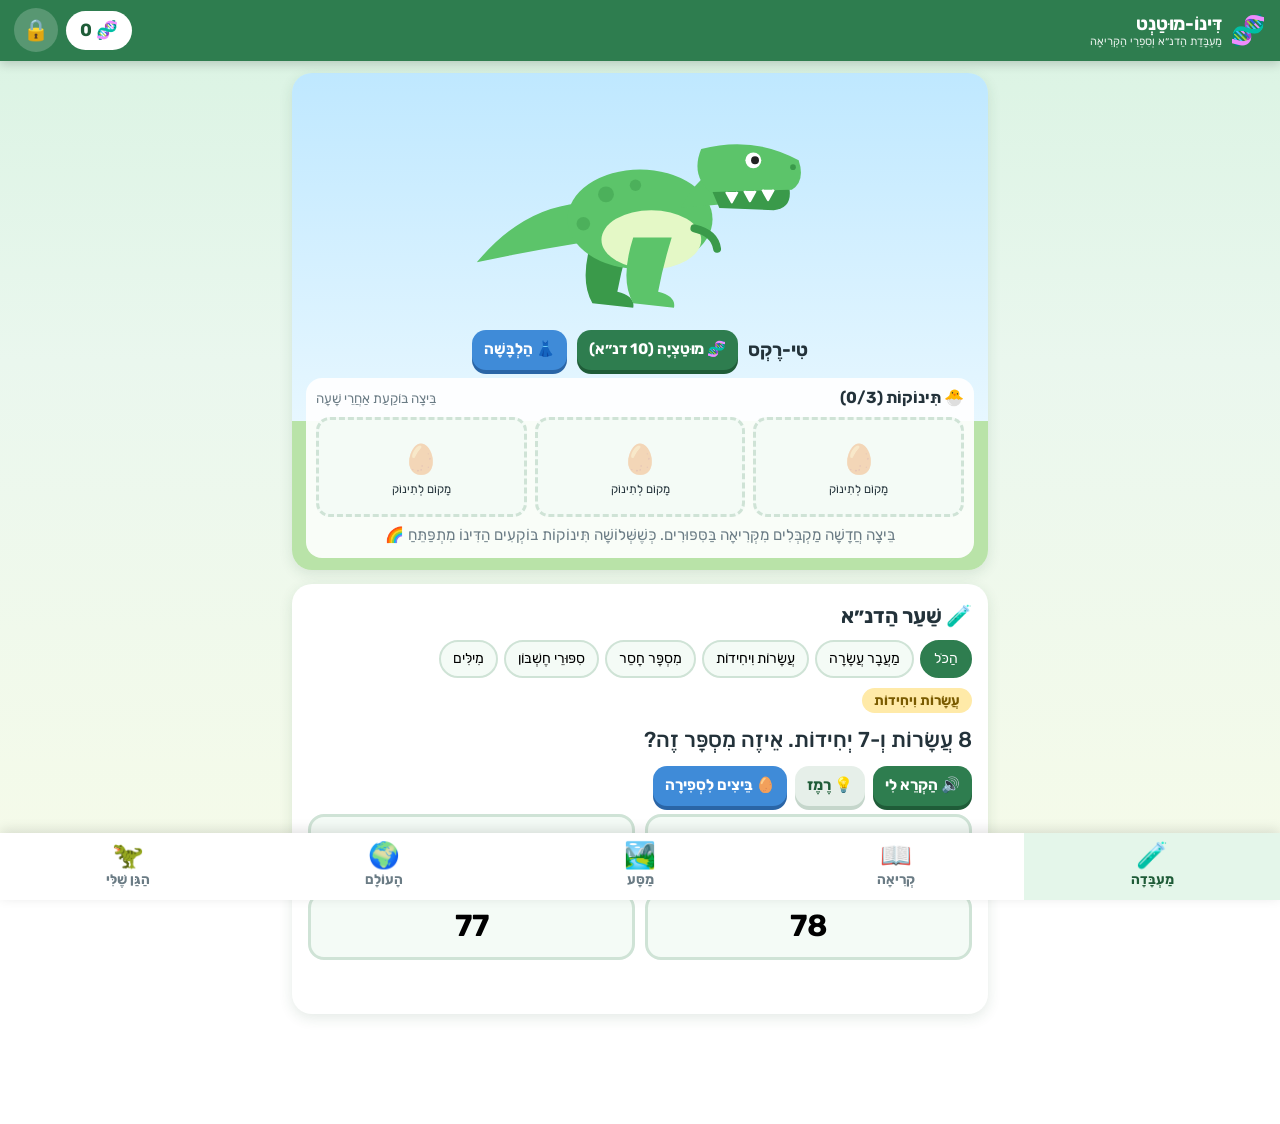
==== commit edff9bb0: "Dino Town part 1: big scrollable world map with streets, lots and mini-map Co-authored-by: Copilot <" ====
--- a/index.html
+++ b/index.html
@@ -105,14 +105,22 @@
           <button class="chip" data-wm="class">🏫 הַכִּתָּה</button>
         </div>
         <div class="world" id="world" dir="ltr">
-          <div class="w-sky"><span class="w-sun"></span><span class="w-cloud c1">☁️</span><span class="w-cloud c2">☁️</span><span class="w-stars">✨</span></div>
-          <div class="w-hills"></div>
-          <div class="w-ground"></div>
-          <div class="w-pond"></div>
-          <div class="w-props" id="world-props"></div>
-          <div class="w-herd" id="world-herd"></div>
+          <div class="w-scroll" id="world-scroll">
+            <div class="w-map" id="world-map">
+              <div class="w-sky"><span class="w-sun"></span><span class="w-cloud c1">☁️</span><span class="w-cloud c2">☁️</span><span class="w-cloud c3">☁️</span><span class="w-cloud c4">☁️</span><span class="w-stars" id="world-stars"></span></div>
+              <div class="w-hills"></div>
+              <div class="w-ground"></div>
+              <div class="w-pond"></div>
+              <div class="w-roads" id="world-roads"></div>
+              <div class="w-lots" id="world-lots"></div>
+              <div class="w-props" id="world-props"></div>
+              <div class="w-herd" id="world-herd"></div>
+            </div>
+          </div>
+          <button class="w-home" id="world-home" aria-label="חֲזָרָה לַבַּיִת">🏡</button>
+          <div class="w-mini" id="world-mini" aria-hidden="true"></div>
         </div>
-        <p class="muted">לוֹחֲצִים עַל דִּינוֹזָאוּר כְּדֵי לְטַפֵּל בּוֹ: לְהַאֲכִיל, לְשַׂחֵק, לְהַשְׁכִּיב לִישֹׁן וְלְהַלְבִּישׁ! 💕</p>
+        <p class="muted">גּוֹלְלִים כְּדֵי לְטַיֵּל בָּעִיר 🗺️ וְלוֹחֲצִים עַל דִּינוֹזָאוּר כְּדֵי לְטַפֵּל בּוֹ! 💕</p>
       </div>
       <div class="card pet-card" id="pet-panel" hidden></div>
     </section>
@@ -153,6 +161,7 @@
   <script src="js/puzzles.js"></script>
   <script src="js/reading.js"></script>
   <script src="js/expedition.js"></script>
+  <script src="js/town.js"></script>
   <script src="js/world.js"></script>
   <script src="js/firebase-config.js"></script>
   <script src="js/fsrest.js"></script>
--- a/css/style.css
+++ b/css/style.css
@@ -284,20 +284,51 @@
 /* ---------- world ---------- */
 .world-card { padding-bottom: 12px; }
 .world-head { display: flex; justify-content: space-between; align-items: baseline; gap: 8px; flex-wrap: wrap; }
-.world { position: relative; isolation: isolate; height: min(104vw, 480px); border-radius: 18px; overflow: hidden; background: #bfe8ff; user-select: none; -webkit-user-select: none; -webkit-tap-highlight-color: transparent; }
-.world > * { position: absolute; }
-.w-sky { inset: 0 0 50% 0; background: linear-gradient(180deg, #7cc8ff, #dff3ff); transition: background 1s; }
-.w-sun { position: absolute; right: 10%; top: 12%; width: 13%; aspect-ratio: 1; border-radius: 50%; background: #ffe066; box-shadow: 0 0 24px 8px rgba(255, 224, 102, .7); transition: background 1s, box-shadow 1s; }
-.w-cloud { position: absolute; font-size: calc(var(--u, 3px) * 14); opacity: .9; animation: drift 60s linear infinite; }
-.w-cloud.c1 { top: 6%; left: -10%; }
-.w-cloud.c2 { top: 22%; left: -40%; animation-duration: 90s; font-size: calc(var(--u, 3px) * 9); }
-@keyframes drift { to { transform: translateX(260vw); } }
-.w-stars { position: absolute; inset: 0; opacity: 0; font-size: calc(var(--u, 3px) * 5); letter-spacing: calc(var(--u, 3px) * 12); line-height: 2.2; overflow: hidden; word-break: break-all; transition: opacity 1s; }
-.w-hills { left: 0; right: 0; top: 30%; height: 24%; background: radial-gradient(ellipse 36% 100% at 20% 100%, #86cf86 99%, transparent 100%), radial-gradient(ellipse 40% 90% at 70% 100%, #9bd88f 99%, transparent 100%); }
-.w-ground { left: 0; right: 0; top: 46%; bottom: 0; background: linear-gradient(180deg, #8fd36d 0%, #6cbf55 100%); border-top: 4px solid #7dcc63; }
-.w-pond { left: 56%; top: 56%; width: 38%; height: 17%; border-radius: 50%; background: radial-gradient(ellipse at 40% 35%, #a8e4ff, #4fb3e8 70%); box-shadow: 0 0 0 4px #86cf6f, inset 0 3px 8px rgba(255, 255, 255, .45); }
-.w-props, .w-herd { inset: 0; }
-.w-props { pointer-events: none; }
+.world { position: relative; isolation: isolate; height: min(125vw, 64vh, 620px); min-height: 300px; border-radius: 18px; overflow: hidden; background: #8fd36d; user-select: none; -webkit-user-select: none; -webkit-tap-highlight-color: transparent; }
+.w-scroll { position: absolute; inset: 0; overflow: auto; overscroll-behavior: contain; scrollbar-width: none; -webkit-overflow-scrolling: touch; }
+.w-scroll::-webkit-scrollbar { display: none; }
+.w-scroll.dragging { cursor: grabbing; }
+.w-map { position: relative; isolation: isolate; width: calc(var(--u, 3px) * var(--mw, 100)); height: calc(var(--u, 3px) * var(--mh, 100)); overflow: hidden; }
+.w-map > * { position: absolute; }
+.w-sky { left: 0; right: 0; top: 0; height: calc(var(--u, 3px) * 50); background: linear-gradient(180deg, #7cc8ff, #dff3ff); transition: background 1s; }
+.w-sun { position: absolute; left: calc(var(--u, 3px) * 77); top: calc(var(--u, 3px) * 6); width: calc(var(--u, 3px) * 13); aspect-ratio: 1; border-radius: 50%; background: #ffe066; box-shadow: 0 0 24px 8px rgba(255, 224, 102, .7); transition: background 1s, box-shadow 1s; }
+.w-cloud { position: absolute; font-size: calc(var(--u, 3px) * 14); opacity: .9; animation: drift 70s ease-in-out infinite alternate; }
+.w-cloud.c1 { top: calc(var(--u, 3px) * 6); left: calc(var(--u, 3px) * 4); }
+.w-cloud.c2 { top: calc(var(--u, 3px) * 22); left: calc(var(--u, 3px) * 120); animation-duration: 90s; font-size: calc(var(--u, 3px) * 9); }
+.w-cloud.c3 { top: calc(var(--u, 3px) * 10); left: calc(var(--u, 3px) * 220); animation-duration: 80s; animation-direction: alternate-reverse; }
+.w-cloud.c4 { top: calc(var(--u, 3px) * 26); left: calc(var(--u, 3px) * 310); animation-duration: 100s; font-size: calc(var(--u, 3px) * 10); }
+@keyframes drift { to { transform: translateX(calc(var(--u, 3px) * 70)); } }
+.w-stars { position: absolute; inset: 0; opacity: 0; font-size: calc(var(--u, 3px) * 4); transition: opacity 1s; }
+.w-stars i { position: absolute; font-style: normal; }
+.w-hills { left: 0; right: 0; top: calc(var(--u, 3px) * 30); height: calc(var(--u, 3px) * 24); background: radial-gradient(ellipse 9% 100% at 5% 100%, #86cf86 99%, transparent 100%), radial-gradient(ellipse 10% 90% at 17.5% 100%, #9bd88f 99%, transparent 100%), radial-gradient(ellipse 12% 80% at 42% 100%, #86cf86 99%, transparent 100%), radial-gradient(ellipse 10% 95% at 66% 100%, #9bd88f 99%, transparent 100%), radial-gradient(ellipse 11% 85% at 90% 100%, #86cf86 99%, transparent 100%); }
+.w-ground { left: 0; right: 0; top: calc(var(--u, 3px) * 46); bottom: 0; background: linear-gradient(180deg, #8fd36d 0, #6cbf55 calc(var(--u, 3px) * 54), #74c45b 100%); border-top: 4px solid #7dcc63; }
+.w-pond { left: calc(var(--u, 3px) * 56); top: calc(var(--u, 3px) * 56); width: calc(var(--u, 3px) * 38); height: calc(var(--u, 3px) * 17); border-radius: 50%; background: radial-gradient(ellipse at 40% 35%, #a8e4ff, #4fb3e8 70%); box-shadow: 0 0 0 4px #86cf6f, inset 0 3px 8px rgba(255, 255, 255, .45); }
+.w-props, .w-herd, .w-roads, .w-lots { inset: 0; }
+.w-props, .w-roads { pointer-events: none; }
+.w-lots, .w-herd { pointer-events: none; }
+.w-lots > *, .w-herd > * { pointer-events: auto; }
+.w-road { position: absolute; background: #8a8f98 linear-gradient(90deg, transparent 0 40%, rgba(255, 255, 255, .85) 40% 60%, transparent 60%) center / calc(var(--u, 3px) * 8) calc(var(--u, 3px) * .7) repeat-x; box-shadow: 0 calc(var(--u, 3px) * -.8) 0 #c9c3b5, 0 calc(var(--u, 3px) * .8) 0 #c9c3b5; }
+.w-road.v { background: #8a8f98 linear-gradient(180deg, transparent 0 40%, rgba(255, 255, 255, .85) 40% 60%, transparent 60%) center / calc(var(--u, 3px) * .7) calc(var(--u, 3px) * 8) repeat-y; box-shadow: calc(var(--u, 3px) * -.8) 0 0 #c9c3b5, calc(var(--u, 3px) * .8) 0 0 #c9c3b5; }
+.w-lot { position: absolute; font: inherit; border: calc(var(--u, 3px) * .7) dashed rgba(255, 255, 255, .9); border-radius: calc(var(--u, 3px) * 3); background: rgba(196, 160, 104, .55); display: flex; flex-direction: column; align-items: center; justify-content: center; gap: 0; cursor: pointer; color: #5a3d14; line-height: 1; padding: 0; }
+.w-lot span { font-size: calc(var(--u, 3px) * 11); }
+.w-lot b { font-size: calc(var(--u, 3px) * 8); }
+.w-lot:active { transform: scale(.96); }
+.w-lot.locked { background: rgba(120, 150, 100, .35); border-style: solid; border-color: rgba(255, 255, 255, .35); }
+.w-lot.locked span { font-size: calc(var(--u, 3px) * 7); opacity: .7; }
+.w-prop-item.floaty { animation: floaty 6s ease-in-out infinite; }
+@keyframes floaty { 50% { transform: translate(-50%, -130%); } }
+.w-home, .w-mini { position: absolute; z-index: 6000; }
+.w-home { top: 8px; left: 8px; width: 44px; height: 44px; border-radius: 50%; border: 0; background: rgba(255, 255, 255, .9); font-size: 1.4rem; box-shadow: 0 2px 6px rgba(0, 0, 0, .25); cursor: pointer; }
+.w-mini { bottom: 8px; left: 8px; width: min(30%, 150px); aspect-ratio: 4 / 3; border-radius: 8px; overflow: hidden; background: #7cc95f; border: 2px solid rgba(255, 255, 255, .9); box-shadow: 0 2px 6px rgba(0, 0, 0, .25); cursor: pointer; }
+.w-mini i { position: absolute; display: block; }
+.mm-sky { left: 0; right: 0; top: 0; height: 16%; background: #9ed8ff; }
+.mm-pond { left: 14%; top: 18.7%; width: 9.5%; height: 5.7%; border-radius: 50%; background: #4fb3e8; }
+.mm-road { background: #8a8f98; }
+.mm-lot { background: #c4a068; border-radius: 1px; }
+.mm-lot.locked { background: rgba(255, 255, 255, .35); }
+.mm-dots { position: absolute; inset: 0; }
+.mm-dots i { width: 5px; height: 5px; margin: -2.5px 0 0 -2.5px; border-radius: 50%; background: #e5484d; box-shadow: 0 0 0 1px #fff; }
+.mm-view { border: 2px solid #fff; border-radius: 3px; box-shadow: 0 0 0 1px rgba(0, 0, 0, .3); }
 .w-prop-item { position: absolute; transform: translate(-50%, -100%); line-height: 1; }
 .w-prop-item.far { opacity: .85; }
 .world.night .w-sky { background: linear-gradient(180deg, #0d1235, #2d3c80); }
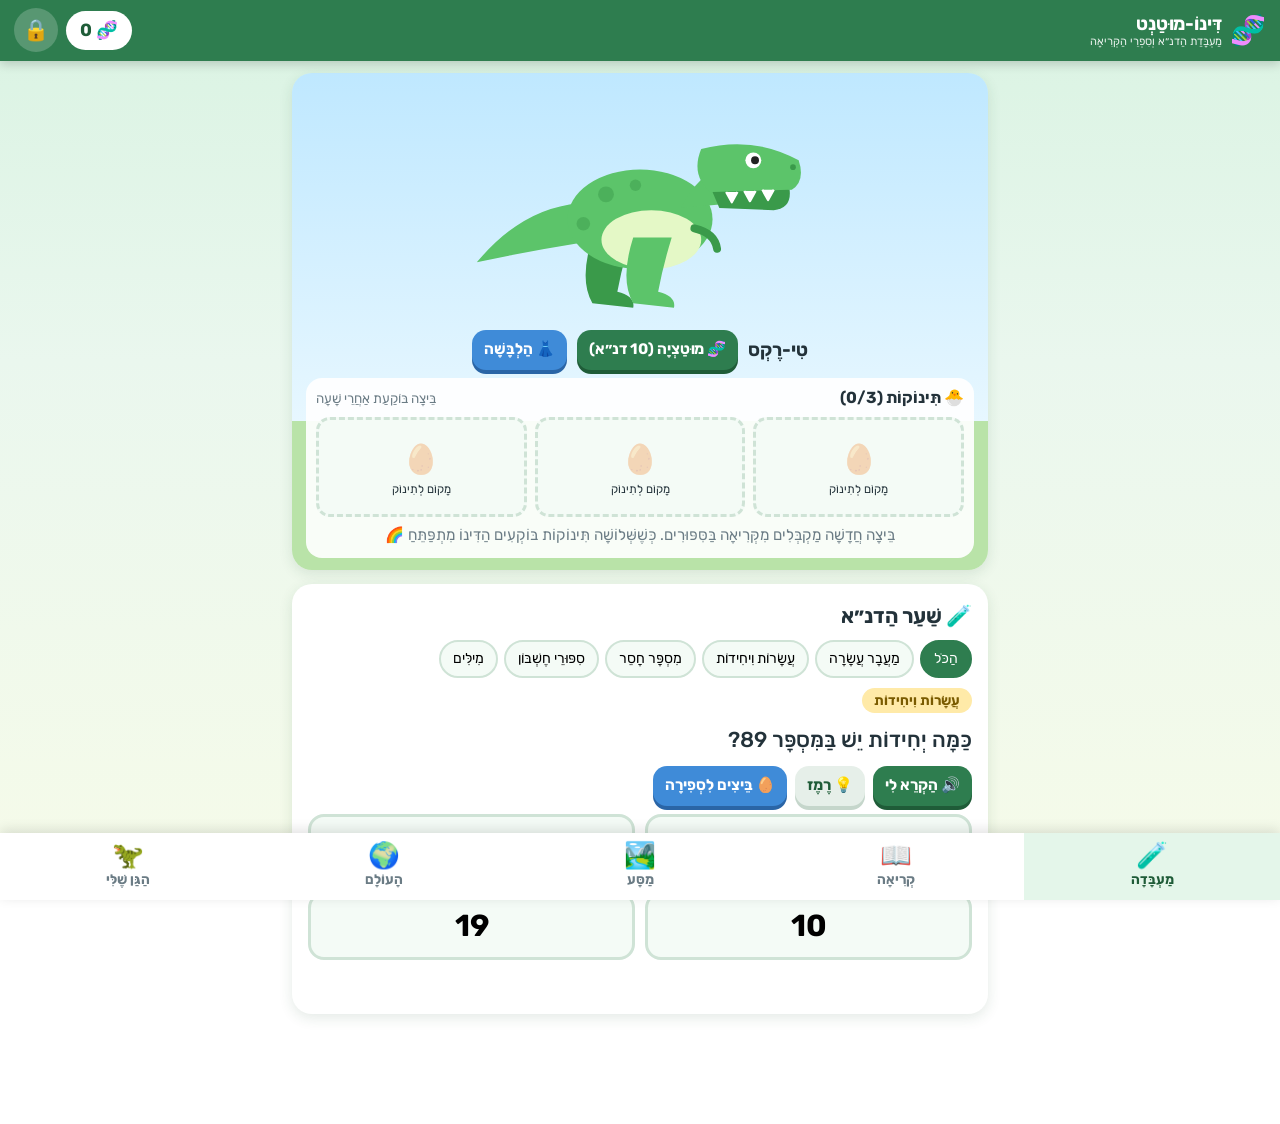
==== commit aa83955e: "Dino Town part 2: build 12 kinds of buildings with DNA, builder's question, construction animation C" ====
--- a/index.html
+++ b/index.html
@@ -161,6 +161,7 @@
   <script src="js/puzzles.js"></script>
   <script src="js/reading.js"></script>
   <script src="js/expedition.js"></script>
+  <script src="js/town-data.js"></script>
   <script src="js/town.js"></script>
   <script src="js/world.js"></script>
   <script src="js/firebase-config.js"></script>
--- a/css/style.css
+++ b/css/style.css
@@ -329,6 +329,35 @@
 .mm-dots { position: absolute; inset: 0; }
 .mm-dots i { width: 5px; height: 5px; margin: -2.5px 0 0 -2.5px; border-radius: 50%; background: #e5484d; box-shadow: 0 0 0 1px #fff; }
 .mm-view { border: 2px solid #fff; border-radius: 3px; box-shadow: 0 0 0 1px rgba(0, 0, 0, .3); }
+.mm-lot.built { box-shadow: inset 0 0 0 1px rgba(0, 0, 0, .25); }
+
+/* ---------- town buildings ---------- */
+.w-bld { position: absolute; font: inherit; border: 0; padding: 0; background: none; cursor: pointer; -webkit-tap-highlight-color: transparent; }
+.w-bld .bld-svg { display: block; width: 100%; height: 100%; overflow: visible; transform-origin: 50% 100%; }
+.w-bld:active .bld-svg { transform: scale(.97); }
+.world.night .w-bld .win { fill: #ffe27a; }
+.w-bld.rising .bld-svg { animation: rise 2.4s cubic-bezier(.3, 1.3, .5, 1) both; }
+@keyframes rise { 0%, 25% { transform: scaleY(.04); opacity: .4; } 85% { opacity: 1; } 100% { transform: none; } }
+.bld-crane { position: absolute; right: -8%; bottom: 10%; font-size: calc(var(--u, 3px) * 20); animation: crane 2.6s ease-in-out both; pointer-events: none; }
+@keyframes crane { 0% { opacity: 0; transform: translateY(20%); } 15%, 75% { opacity: 1; transform: none; } 50% { transform: rotate(-6deg); } 100% { opacity: 0; } }
+.bld-dust { position: absolute; bottom: -4%; font-size: calc(var(--u, 3px) * 9); animation: dust 1s ease-out 3 both; pointer-events: none; }
+.bld-dust.d1 { left: -6%; }
+.bld-dust.d2 { right: -6%; animation-delay: .4s; transform: scaleX(-1); }
+@keyframes dust { from { opacity: .9; translate: 0 0; } to { opacity: 0; translate: 0 -40%; } }
+
+/* ---------- town: building catalog ---------- */
+.tc-dna { text-align: center; font-size: 1.1rem; margin: -4px 0 6px; }
+.tc-grid { display: grid; grid-template-columns: repeat(3, 1fr); gap: 8px; margin: 6px 0 10px; max-height: 58vh; overflow-y: auto; padding: 2px; }
+.tc-card { position: relative; font: inherit; border: 3px solid #cfe3d6; background: #f4fbf6; border-radius: 14px; padding: 6px 4px; cursor: pointer; display: flex; flex-direction: column; align-items: center; gap: 2px; }
+.tc-card .bld-svg { width: 78%; height: auto; aspect-ratio: 100 / 120; }
+.tc-card b { font-size: .9rem; line-height: 1.2; }
+.tc-card em { font-style: normal; font-size: .85rem; color: var(--muted); }
+.tc-card.poor { opacity: .6; }
+.tc-card.poor em { color: #c2410c; }
+.tc-have { position: absolute; top: 4px; left: 6px; font-style: normal; font-size: .8rem; background: var(--green); color: #fff; border-radius: 99px; padding: 0 6px; }
+.tc-big { width: min(52vw, 220px); margin: 4px auto; }
+.tc-big .bld-svg { width: 100%; height: auto; aspect-ratio: 100 / 120; display: block; }
+.tc-desc { text-align: center; font-size: 1.15rem; margin: 4px 0 8px; }
 .w-prop-item { position: absolute; transform: translate(-50%, -100%); line-height: 1; }
 .w-prop-item.far { opacity: .85; }
 .world.night .w-sky { background: linear-gradient(180deg, #0d1235, #2d3c80); }
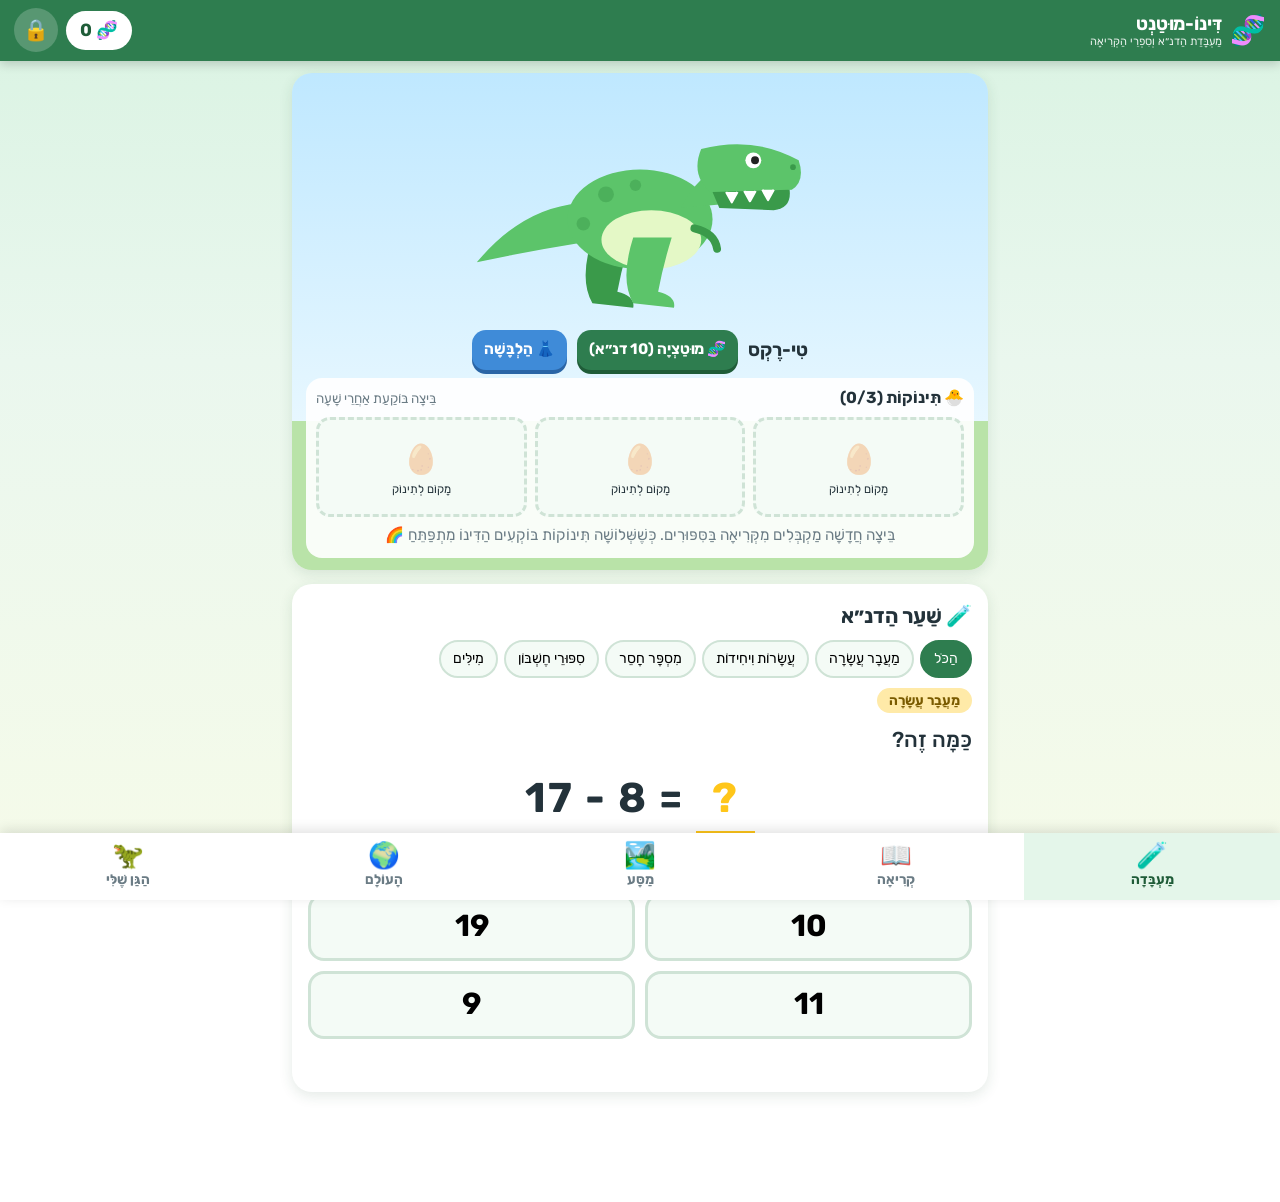
==== commit f02f7305: "Dino Town part 3: inside buildings - floors, building and upgrading rooms Co-authored-by: Copilot <2" ====
--- a/index.html
+++ b/index.html
@@ -163,6 +163,7 @@
   <script src="js/expedition.js"></script>
   <script src="js/town-data.js"></script>
   <script src="js/town.js"></script>
+  <script src="js/town-inside.js"></script>
   <script src="js/world.js"></script>
   <script src="js/firebase-config.js"></script>
   <script src="js/fsrest.js"></script>
--- a/css/style.css
+++ b/css/style.css
@@ -358,6 +358,51 @@
 .tc-big { width: min(52vw, 220px); margin: 4px auto; }
 .tc-big .bld-svg { width: 100%; height: auto; aspect-ratio: 100 / 120; display: block; }
 .tc-desc { text-align: center; font-size: 1.15rem; margin: 4px 0 8px; }
+
+/* ---------- town: inside a building ---------- */
+body.ti-open { overflow: hidden; }
+.ti { position: fixed; inset: 0; z-index: 40; display: flex; flex-direction: column; background: linear-gradient(180deg, #8fd0ff 0%, #e6f6ff 100%); }
+.ti[hidden] { display: none; }
+.ti-head { display: flex; align-items: center; gap: 8px; padding: 10px 12px; padding-top: max(10px, env(safe-area-inset-top)); background: var(--green); color: #fff; box-shadow: 0 2px 8px rgba(0, 0, 0, .2); }
+.ti-head h2 { flex: 1; margin: 0; font-size: 1.25rem; }
+.ti-btn { width: 42px; height: 42px; border: 0; border-radius: 50%; background: #fff; font-size: 1.15rem; cursor: pointer; flex: none; }
+.ti-dna { background: #fff; color: var(--green-d); font-weight: 700; padding: 4px 12px; border-radius: 99px; }
+.ti-body { flex: 1; overflow-y: auto; padding: 14px 12px 28px; -webkit-overflow-scrolling: touch; }
+.ti-bld { max-width: 520px; margin: 0 auto; display: flex; flex-direction: column; }
+.ti-addfloor { align-self: center; margin-bottom: 8px; }
+.ti-roof { height: 64px; margin: 0 -10px; background: var(--roof); clip-path: polygon(0 100%, 12% 0, 88% 0, 100% 100%); display: grid; place-items: center; }
+.ti-roof span { font-size: 2.2rem; filter: drop-shadow(0 2px 2px rgba(0, 0, 0, .25)); }
+.ti-floor { display: grid; grid-template-columns: 1fr 1fr; gap: 8px; padding: 8px; background: var(--wall); border-inline: 6px solid rgba(0, 0, 0, .14); border-bottom: 6px solid rgba(0, 0, 0, .18); background-clip: padding-box; }
+.ti-ground { height: 34px; margin: 0 -10px; background: #6cbf55; border-radius: 0 0 14px 14px; display: grid; place-items: center; font-size: 1.4rem; }
+.ti-tip { text-align: center; color: #33515f; font-size: .95rem; margin: 14px auto 0; max-width: 420px; }
+.ti-room, .ti-empty { position: relative; aspect-ratio: 4 / 3; border-radius: 10px; font: inherit; padding: 0; cursor: pointer; overflow: hidden; }
+.ti-room { font-size: 15px; border: 0; background: linear-gradient(180deg, var(--rw, #eee) 0 70%, #d9b38c 70% 100%); box-shadow: inset 0 0 0 3px rgba(0, 0, 0, .08); color: var(--ink); }
+.ti-room.lvl3 { box-shadow: inset 0 0 0 3px #ffd23f, 0 0 8px rgba(255, 210, 63, .7); }
+.ti-room.big { display: block; width: min(76vw, 320px); margin: 4px auto 8px; font-size: 24px; cursor: default; }
+.ti-plaque { position: absolute; top: .3em; left: 50%; transform: translateX(-50%); background: #fff; border-radius: 99px; padding: 0 .6em; font-size: .8em; font-weight: 700; white-space: nowrap; box-shadow: 0 1px 3px rgba(0, 0, 0, .2); z-index: 1; }
+.ti-stuff i { position: absolute; font-style: normal; line-height: 1; }
+.ti-stuff .it0 { right: 9%; bottom: 9%; font-size: 2.5em; }
+.ti-stuff .it1 { left: 10%; bottom: 11%; font-size: 1.9em; }
+.ti-stuff .it2 { left: 42%; top: 36%; font-size: 1.35em; }
+.ti-stuff .it3 { right: 12%; top: 33%; font-size: 1.35em; }
+.ti-act { position: absolute; top: .25em; right: .3em; font-size: .9em; opacity: .85; }
+.ti-lvl { position: absolute; bottom: .2em; left: .35em; font-size: .7em; letter-spacing: -1px; }
+.ti-empty { border: 3px dashed rgba(255, 255, 255, .95); background: rgba(255, 255, 255, .4); display: flex; flex-direction: column; align-items: center; justify-content: center; color: #31424b; }
+.ti-empty b { font-size: 2rem; line-height: 1; }
+.ti-empty small { font-size: .85rem; font-weight: 700; }
+.ti-room.fresh, .ti-empty.fresh { animation: tipop .6s cubic-bezier(.3, 1.6, .5, 1); }
+@keyframes tipop { from { transform: scale(.6); opacity: .3; } }
+.tr-grid { display: grid; grid-template-columns: repeat(2, 1fr); gap: 8px; margin: 6px 0; }
+.tr-card { position: relative; font: inherit; border: 3px solid #cfe3d6; background: linear-gradient(180deg, var(--rw, #f4fbf6) 0 70%, #ecd2b4 70%); border-radius: 14px; padding: 8px 4px 6px; cursor: pointer; display: flex; flex-direction: column; align-items: center; gap: 1px; }
+.tr-card.on { border-color: var(--green); box-shadow: 0 0 0 3px #bfe8cc; }
+.tr-card.poor { opacity: .65; }
+.tr-card .tr-e { font-size: 2.1rem; line-height: 1.1; }
+.tr-card b { font-size: .95rem; }
+.tr-card small { font-size: .78rem; color: #43555e; }
+.tr-card em { font-style: normal; font-size: .85rem; font-weight: 700; }
+.modal-card .tr-line { text-align: center; font-size: 1.1rem; margin: 4px 0; }
+.modal-card .tr-soon { text-align: center; }
+.tr-done { align-self: center; font-weight: 700; color: var(--green-d); }
 .w-prop-item { position: absolute; transform: translate(-50%, -100%); line-height: 1; }
 .w-prop-item.far { opacity: .85; }
 .world.night .w-sky { background: linear-gradient(180deg, #0d1235, #2d3c80); }
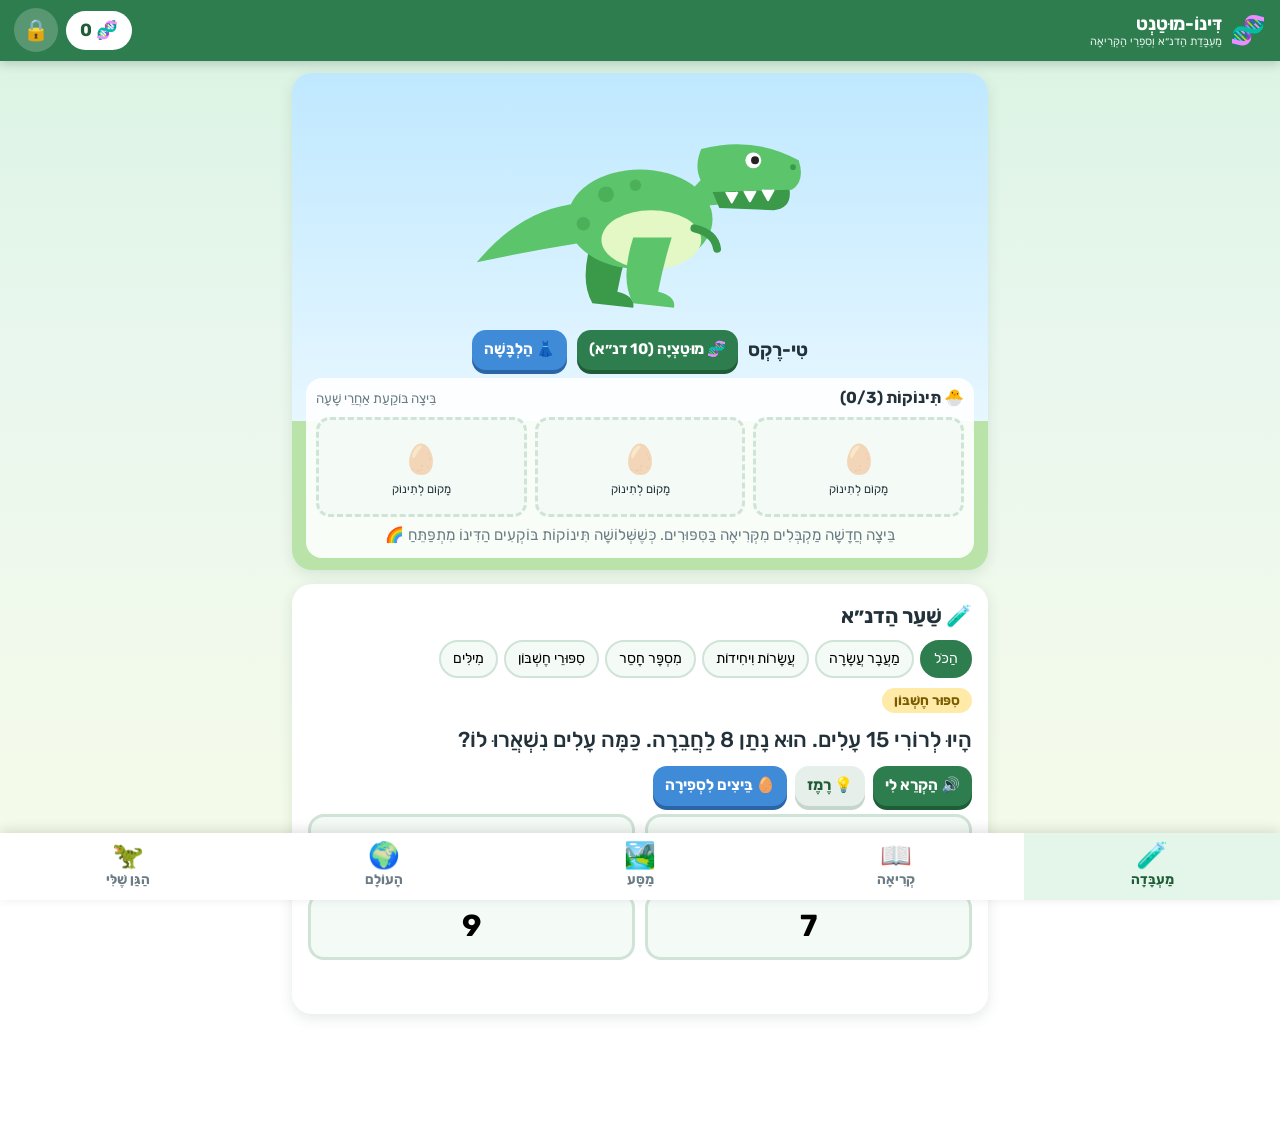
==== commit 81457b59: "Dino Town part 5: star goals open lots, decorations, send-to-room, and features for each building (l" ====
--- a/index.html
+++ b/index.html
@@ -99,7 +99,7 @@
     <!-- World: the whole herd living together -->
     <section class="screen" id="screen-world" hidden>
       <div class="card world-card">
-        <div class="world-head"><h2>🌍 עוֹלַם הַדִּינוֹזָאוּרִים</h2><span id="world-count" class="muted"></span></div>
+        <div class="world-head"><h2>🌍 עוֹלַם הַדִּינוֹזָאוּרִים</h2><span class="w-starchip" id="world-stars-chip"></span><span id="world-count" class="muted"></span></div>
         <div class="world-tabs" id="world-tabs" hidden>
           <button class="chip on" data-wm="mine">🦖 הַדִּינוֹזָאוּרִים שֶׁלִּי</button>
           <button class="chip" data-wm="class">🏫 הַכִּתָּה</button>
@@ -113,11 +113,14 @@
               <div class="w-pond"></div>
               <div class="w-roads" id="world-roads"></div>
               <div class="w-lots" id="world-lots"></div>
+              <div class="w-decors" id="world-decor"></div>
               <div class="w-props" id="world-props"></div>
               <div class="w-herd" id="world-herd"></div>
             </div>
           </div>
           <button class="w-home" id="world-home" aria-label="חֲזָרָה לַבַּיִת">🏡</button>
+          <button class="w-home w-deco-btn" id="world-decor-btn" aria-label="קִשּׁוּטִים">🌷</button>
+          <div class="w-banner" id="world-banner" hidden></div>
           <div class="w-mini" id="world-mini" aria-hidden="true"></div>
         </div>
         <p class="muted">גּוֹלְלִים כְּדֵי לְטַיֵּל בָּעִיר 🗺️ וְלוֹחֲצִים עַל דִּינוֹזָאוּר כְּדֵי לְטַפֵּל בּוֹ! 💕</p>
@@ -164,6 +167,7 @@
   <script src="js/town-data.js"></script>
   <script src="js/town.js"></script>
   <script src="js/town-inside.js"></script>
+  <script src="js/town-fun.js"></script>
   <script src="js/world.js"></script>
   <script src="js/firebase-config.js"></script>
   <script src="js/fsrest.js"></script>
--- a/css/style.css
+++ b/css/style.css
@@ -403,6 +403,92 @@
 .modal-card .tr-line { text-align: center; font-size: 1.1rem; margin: 4px 0; }
 .modal-card .tr-soon { text-align: center; }
 .tr-done { align-self: center; font-weight: 700; color: var(--green-d); }
+
+/* ---------- town: dinos in rooms ---------- */
+.ti-dinos { position: absolute; inset: 0; pointer-events: none; z-index: 2; }
+.ti-dino { position: absolute; bottom: 5%; display: block; }
+.ti-dsvg, .ti-dsvg .dino-svg, .tr-face .dino-svg { display: block; width: 100%; height: auto; }
+.ti-babies { position: absolute; bottom: 0; left: -12%; width: 55%; display: flex; }
+.ti-baby { flex: 1; }
+.ti-baby svg { display: block; width: 100%; height: auto; }
+.ti-dprop { position: absolute; top: -8%; right: 0; font-size: .95em; animation: floatup 2.2s ease-out infinite; }
+.bld-pop { position: absolute; top: -7%; left: 50%; transform: translateX(-50%); background: #fff; color: var(--ink); border-radius: 99px; font-size: calc(var(--u, 3px) * 4.2); font-weight: 700; padding: 0 calc(var(--u, 3px) * 1.6); white-space: nowrap; box-shadow: 0 1px 3px rgba(0, 0, 0, .3); pointer-events: none; }
+.w-dino.going-in { opacity: 0; transform: translate(-50%, -100%) scale(.5); transition: opacity .5s, transform .5s !important; }
+.tr-who { background: #f4fbf6; border-radius: 14px; padding: 8px 10px; margin: 8px 0; }
+.modal-card .tr-who h3 { text-align: center; margin: 0 0 4px; font-size: 1.05rem; }
+.tr-occ { display: flex; align-items: center; gap: 8px; padding: 4px 0; border-bottom: 1px dashed #cfe3d6; }
+.tr-occ b { flex: 1; text-align: right; }
+.tr-face { width: 56px; flex: none; display: block; }
+.tr-seat { width: 100%; margin-top: 6px; font: inherit; font-weight: 700; color: var(--green-d); border: 3px dashed #9fd8b0; background: #fff; border-radius: 12px; padding: 10px; cursor: pointer; }
+.modal-card .tr-full { text-align: center; margin: 6px 0 0; font-weight: 700; }
+.tp-grid { display: grid; grid-template-columns: repeat(3, 1fr); gap: 8px; margin: 6px 0; max-height: 60vh; overflow-y: auto; padding: 2px; }
+.tp-card { position: relative; font: inherit; border: 3px solid #cfe3d6; background: #f4fbf6; border-radius: 14px; padding: 6px 4px; cursor: pointer; display: flex; flex-direction: column; align-items: center; gap: 2px; }
+.tp-card .tr-face { width: 80%; }
+.tp-card b { font-size: .85rem; line-height: 1.2; }
+.tp-card small { font-size: .75rem; color: var(--muted); }
+.tp-need { position: absolute; top: 4px; left: 6px; font-style: normal; font-size: 1.1rem; animation: pulse 1.2s infinite; }
+
+/* ---------- town: stars, lots, decorations ---------- */
+.w-starchip { background: #fff4c2; color: #7a5600; font-weight: 700; border-radius: 99px; padding: 2px 10px; font-size: .95rem; }
+.w-lot .lot-need { font-size: calc(var(--u, 3px) * 4.5); color: #fff; text-shadow: 0 1px 2px rgba(0, 0, 0, .4); }
+.w-decors { inset: 0; pointer-events: none; }
+.w-decor { position: absolute; transform: translate(-50%, -100%); line-height: 1; pointer-events: none; }
+.w-decor.fresh { animation: tipop .5s cubic-bezier(.3, 1.6, .5, 1); }
+.world.night .w-decor.glow { filter: drop-shadow(0 0 6px #ffd76a) drop-shadow(0 0 12px #ffb84a); }
+.w-deco-btn { top: 60px; }
+.world.decorating .w-herd > *, .world.decorating .w-lots > * { pointer-events: none; }
+.world.decorating .w-decor { pointer-events: auto; cursor: pointer; }
+.world.decorating .w-map { cursor: copy; }
+.world.decorating .w-deco-btn { display: none; }
+.w-banner { position: absolute; z-index: 6001; top: 8px; left: 60px; right: 8px; background: rgba(255, 255, 255, .95); border-radius: 14px; padding: 6px 10px; box-shadow: 0 2px 8px rgba(0, 0, 0, .25); display: flex; flex-direction: column; gap: 4px; font-weight: 700; font-size: .9rem; direction: rtl; }
+.w-banner[hidden] { display: none; }
+.w-banner small { font-weight: 400; color: var(--muted); }
+.w-banner-btns { display: flex; gap: 6px; justify-content: flex-start; }
+.tc-card .tq-e { font-size: 2rem; line-height: 1.2; }
+
+/* ---------- town: send a dino to a room ---------- */
+.tq-who { display: flex; align-items: center; gap: 8px; justify-content: center; margin-bottom: 6px; }
+.tq-list { display: flex; flex-direction: column; gap: 6px; max-height: 56vh; overflow-y: auto; padding: 2px; }
+.tq-row { display: flex; align-items: center; gap: 8px; font: inherit; text-align: right; border: 3px solid #cfe3d6; background: linear-gradient(90deg, #fff 0 40%, var(--rw, #eee)); border-radius: 12px; padding: 6px 10px; cursor: pointer; }
+.tq-row.good { border-color: #ffc61a; box-shadow: 0 0 0 2px #fff1b8; }
+.tq-row .tq-e { font-size: 1.7rem; }
+.tq-txt { flex: 1; display: flex; flex-direction: column; }
+.tq-txt small { color: var(--muted); font-size: .8rem; }
+.tq-row em { font-style: normal; font-weight: 700; }
+
+/* ---------- town: building features ---------- */
+.tf-box { display: flex; flex-direction: column; align-items: center; gap: 4px; background: #fffbea; border: 2px solid #ffe08a; border-radius: 14px; padding: 8px; margin: 6px 0; }
+.tf-box small { color: #5d4a12; text-align: center; }
+.tf-box .tf-need { color: #c2410c; font-weight: 700; }
+.tf-box .btn[disabled] { opacity: .5; }
+.modal-card .tf-pantry, .modal-card .tf-ready { text-align: center; margin: 2px 0; font-size: 1.05rem; }
+.tf-eggs { margin: 2px 0; padding: 0 18px 0 0; text-align: right; }
+.tf-faces { display: flex; justify-content: center; gap: 4px; }
+.tf-face { width: 56px; display: block; flex: none; }
+.tf-item { font-size: 4rem; text-align: center; line-height: 1.2; }
+.tf-price { font-size: 1.4rem; color: #b45309; }
+.tf-paid { min-height: 52px; display: flex; flex-wrap: wrap; gap: 4px; justify-content: center; align-items: center; background: #f4fbf6; border-radius: 12px; padding: 4px; }
+.tf-coins { display: flex; gap: 10px; justify-content: center; margin: 6px 0; }
+.tf-coin { font: inherit; font-weight: 700; width: 46px; height: 46px; border-radius: 50%; border: 3px solid #b8860b; background: radial-gradient(circle at 35% 30%, #fff6c4, #f2c84b 60%, #d9a521); color: #5a3d00; display: inline-grid; place-items: center; cursor: pointer; box-shadow: 0 2px 0 #9c7410; }
+button.tf-coin { width: 58px; height: 58px; font-size: 1.3rem; }
+.tf-coin.c5, .tf-coin.c10 { background: radial-gradient(circle at 35% 30%, #ffffff, #d7dde3 60%, #a7b0b9); border-color: #7d8790; color: #2c3640; box-shadow: 0 2px 0 #66707a; }
+.tf-coin.c10 { border-width: 4px; }
+.modal-card .tf-msg { text-align: center; min-height: 1.5em; font-weight: 700; color: #c2410c; margin: 4px 0; }
+.modal-card .tf-msg.good { color: var(--green-d); }
+.tf-scene { position: relative; height: 220px; border-radius: 16px; overflow: hidden; background: linear-gradient(180deg, #bfe8ff 0 70%, #8fd36d 70%); margin: 6px 0; }
+.tf-place { position: absolute; left: 50%; bottom: 18%; transform: translateX(-50%); font-size: 7.5rem; line-height: 1; }
+.tf-who { position: absolute; left: 50%; top: 8%; transform: translateX(-30%); font-size: 2.6rem; border: 0; background: none; cursor: pointer; transition: top 1.2s ease-in-out, left 1.2s ease-in-out; animation: pulse 1.4s infinite; }
+.tf-ladder { position: absolute; left: 22%; bottom: 10%; font-size: 3rem; border: 0; background: none; cursor: pointer; transition: left 1s ease, bottom 1s ease, transform 1s ease; }
+.tf-scene.s0 .tf-ladder { animation: pulse 1.2s infinite; }
+.tf-scene.s1 .tf-ladder, .tf-scene.s2 .tf-ladder { left: 38%; bottom: 22%; transform: scale(1.6); animation: none; }
+.tf-scene.s0 .tf-who { animation: none; }
+.tf-scene.s2 .tf-who { top: 62%; left: 24%; animation: none; }
+.tf-ff { position: absolute; right: 6%; bottom: 6%; width: 90px; }
+.tf-heart { position: absolute; left: 22%; top: 40%; font-size: 2rem; animation: floatup 1.6s ease-out infinite; }
+.tf-facts { display: flex; flex-direction: column; gap: 6px; max-height: 60vh; overflow-y: auto; }
+.tf-fact { display: flex; align-items: center; gap: 8px; background: #f4fbf6; border-radius: 12px; padding: 6px; text-align: right; }
+.tf-fact > div { flex: 1; }
+.modal-card .tf-fact p { margin: 2px 0 0; font-size: .95rem; }
 .w-prop-item { position: absolute; transform: translate(-50%, -100%); line-height: 1; }
 .w-prop-item.far { opacity: .85; }
 .world.night .w-sky { background: linear-gradient(180deg, #0d1235, #2d3c80); }
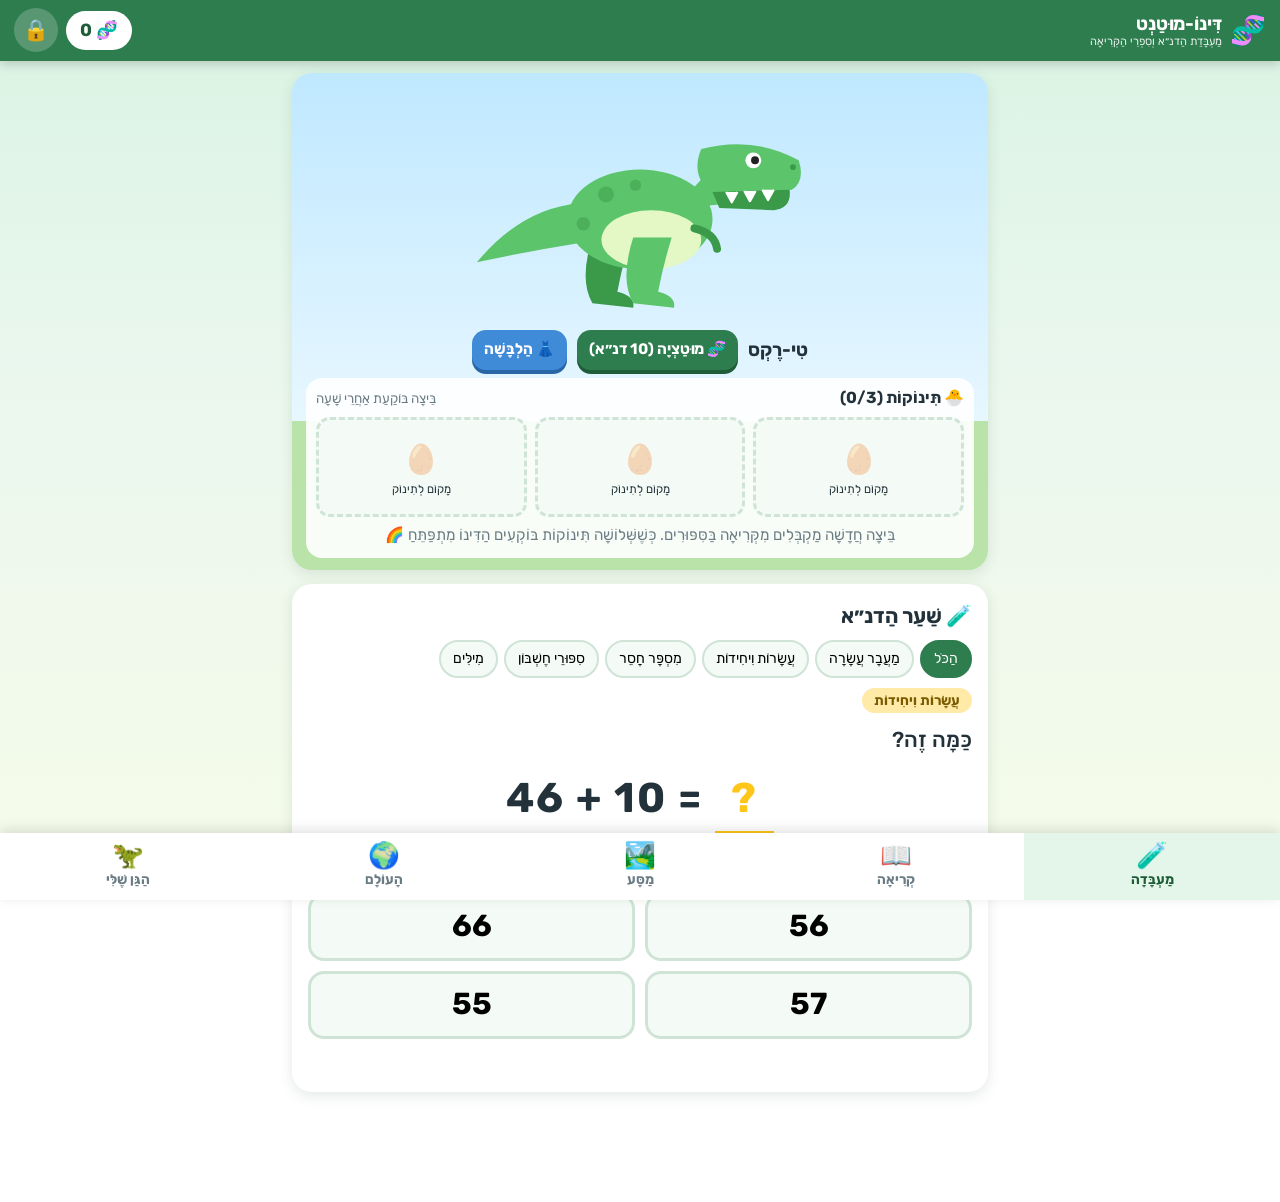
==== commit 2d3398d9: "Add broom story, Dino Workshop (build your own dino) with per-part colours Co-authored-by: Copilot <" ====
--- a/index.html
+++ b/index.html
@@ -140,6 +140,10 @@
         <div class="legend-row" id="zoo-legends"></div>
       </div>
       <div class="card">
+        <h2>🛠️ מִפְעַל הַדִּינוֹזָאוּרִים</h2>
+        <div id="zoo-workshop"></div>
+      </div>
+      <div class="card">
         <h2>🥚 דִּינוֹזָאוּרִים חֲדָשִׁים</h2>
         <div class="shop-row" id="zoo-shop"></div>
       </div>
@@ -160,6 +164,7 @@
   <script src="js/renderer.js"></script>
   <script src="js/wardrobe.js"></script>
   <script src="js/nursery.js"></script>
+  <script src="js/builder.js"></script>
   <script src="js/manipulatives.js"></script>
   <script src="js/puzzles.js"></script>
   <script src="js/reading.js"></script>
--- a/css/style.css
+++ b/css/style.css
@@ -58,6 +58,7 @@
 .btn.alt { background: #3f8bd8; box-shadow: 0 4px 0 #2a65a6; }
 .btn.ghost { background: #e6efe9; color: var(--green-d); box-shadow: 0 4px 0 #c5d6cb; }
 .btn.danger { background: var(--bad); box-shadow: 0 4px 0 #a52a2f; }
+.btn.wait { opacity: .55; animation: none; }
 .btn.finish { background: #f59e0b; box-shadow: 0 4px 0 #b36f05; animation: pulse 1.2s infinite; }
 .btn:disabled { opacity: .5; cursor: default; }
 @keyframes pulse { 50% { transform: scale(1.03); } }
@@ -103,6 +104,25 @@
 .story-prize { flex: 0 0 74px; width: 74px; }
 .story-prize .dino-svg * { animation: none !important; }
 .story-prize:not(.got) .silhouette { filter: brightness(0) opacity(.22); }
+.story-prize.builder { display: grid; place-items: center; font-size: 2.6rem; }
+.story-prize.builder:not(.got) { filter: grayscale(1) opacity(.5); }
+.p-check { display: block; text-align: right; margin: 6px 0; font-size: .95rem; }
+#zoo-workshop .bw-note { text-align: center; font-weight: 700; margin: 4px 0 8px; }
+#zoo-workshop .bw-mine { display: grid; grid-template-columns: repeat(auto-fill, minmax(150px, 1fr)); gap: 10px; margin-top: 10px; }
+.bw .bw-preview { position: sticky; top: -20px; z-index: 3; background: #fff; border-bottom: 2px dashed #cfe3d6; padding: 6px 0 2px; }
+.bw .bw-preview .dino-svg { width: min(62vw, 250px); height: auto; margin: 0 auto; }
+.bw .bw-abilities { text-align: center; font-weight: 700; font-size: .95rem; margin: 6px 0; min-height: 1.4em; }
+.bw-group { margin: 10px 0; text-align: right; }
+.bw-group > b { display: block; margin-bottom: 4px; }
+.bw-opts { display: flex; flex-wrap: wrap; gap: 6px; }
+.bw-opt { font: inherit; font-size: .9rem; display: flex; flex-direction: column; align-items: center; gap: 0; min-width: 76px; padding: 6px 8px; border: 3px solid #cfe3d6; border-radius: 14px; background: #f4fbf6; cursor: pointer; }
+.bw-opt span { font-size: 1.4rem; line-height: 1.2; }
+.bw-opt.on { border-color: var(--green); background: #dff5e6; font-weight: 700; }
+.bw-color { width: 38px; height: 38px; border-radius: 50%; border: 3px solid; cursor: pointer; }
+.bw-color.on { outline: 4px solid var(--green); outline-offset: 2px; }
+.bw-cparts { margin-bottom: 8px; }
+.bw-cpart { position: relative; min-width: 64px; }
+.bw-dot { width: 14px; height: 14px; border-radius: 50%; border: 2px solid #fff; box-shadow: 0 0 0 1px #9bb7a5; margin-top: 2px; }
 .reader-head { display: flex; align-items: center; gap: 10px; }
 .reader-head h2 { flex: 1; margin: 0; }
 .progress { height: 10px; background: #dcebe1; border-radius: 99px; margin: 10px 0; overflow: hidden; }
@@ -292,12 +312,13 @@
 .w-map > * { position: absolute; }
 .w-sky { left: 0; right: 0; top: 0; height: calc(var(--u, 3px) * 50); background: linear-gradient(180deg, #7cc8ff, #dff3ff); transition: background 1s; }
 .w-sun { position: absolute; left: calc(var(--u, 3px) * 77); top: calc(var(--u, 3px) * 6); width: calc(var(--u, 3px) * 13); aspect-ratio: 1; border-radius: 50%; background: #ffe066; box-shadow: 0 0 24px 8px rgba(255, 224, 102, .7); transition: background 1s, box-shadow 1s; }
-.w-cloud { position: absolute; font-size: calc(var(--u, 3px) * 14); opacity: .9; animation: drift 70s ease-in-out infinite alternate; }
+.w-cloud { position: absolute; font-size: calc(var(--u, 3px) * 14); opacity: .9; animation: drift 70s ease-in-out infinite alternate; will-change: transform; }
 .w-cloud.c1 { top: calc(var(--u, 3px) * 6); left: calc(var(--u, 3px) * 4); }
 .w-cloud.c2 { top: calc(var(--u, 3px) * 22); left: calc(var(--u, 3px) * 120); animation-duration: 90s; font-size: calc(var(--u, 3px) * 9); }
 .w-cloud.c3 { top: calc(var(--u, 3px) * 10); left: calc(var(--u, 3px) * 220); animation-duration: 80s; animation-direction: alternate-reverse; }
 .w-cloud.c4 { top: calc(var(--u, 3px) * 26); left: calc(var(--u, 3px) * 310); animation-duration: 100s; font-size: calc(var(--u, 3px) * 10); }
-@keyframes drift { to { transform: translateX(calc(var(--u, 3px) * 70)); } }
+/* No var() inside: keyframes with var() can't run on the GPU. 400% of the cloud's own width ≈ 70 map units. */
+@keyframes drift { to { transform: translateX(400%); } }
 .w-stars { position: absolute; inset: 0; opacity: 0; font-size: calc(var(--u, 3px) * 4); transition: opacity 1s; }
 .w-stars i { position: absolute; font-style: normal; }
 .w-hills { left: 0; right: 0; top: calc(var(--u, 3px) * 30); height: calc(var(--u, 3px) * 24); background: radial-gradient(ellipse 9% 100% at 5% 100%, #86cf86 99%, transparent 100%), radial-gradient(ellipse 10% 90% at 17.5% 100%, #9bd88f 99%, transparent 100%), radial-gradient(ellipse 12% 80% at 42% 100%, #86cf86 99%, transparent 100%), radial-gradient(ellipse 10% 95% at 66% 100%, #9bd88f 99%, transparent 100%), radial-gradient(ellipse 11% 85% at 90% 100%, #86cf86 99%, transparent 100%); }
@@ -496,7 +517,27 @@
 .world.night .w-stars { opacity: .9; }
 .world.night::after { content: ''; position: absolute; inset: 0; background: rgba(12, 20, 70, .3); pointer-events: none; z-index: 5000; }
 
-.w-dino { position: absolute; transform: translate(-50%, -100%); transition-property: left, top, width; transition-timing-function: linear; cursor: pointer; touch-action: manipulation; }
+/* Map dinos move with a GPU transform (set in world.js) and animate as a whole. Their inner SVG parts stay still:
+   with many dinos on the big map, per-part animations made the phone redraw everything every frame. */
+.w-dino { position: absolute; left: 0; top: 0; transform-origin: 0 0; transition-property: transform; transition-timing-function: linear; will-change: transform; cursor: pointer; touch-action: manipulation; }
+.w-dino .dino-svg, .w-dino .dino-svg * { animation: none !important; }
+.w-bob { transform-origin: 50% 100%; animation: breathe 2.6s ease-in-out infinite; }
+.w-dino:nth-child(3n) .w-bob { animation-delay: -.9s; }
+.w-dino:nth-child(3n+1) .w-bob { animation-delay: -1.7s; }
+.w-dino.walking .w-bob { animation: waddle .5s ease-in-out infinite; }
+.w-dino.flying .w-bob { animation: glide 1.1s ease-in-out infinite; }
+.w-dino.eating .w-bob { animation: chomp .4s ease-in-out infinite; }
+.w-dino.playing .w-bob, .w-dino.splashing .w-bob { animation: hop .7s ease-in-out infinite; }
+.w-dino.washing .w-bob { animation: scrub .3s linear infinite; }
+.w-dino.hugging .w-bob { animation: squish 1s ease-in-out infinite; }
+.w-dino.sleeping .w-bob { animation: breathe 5s ease-in-out infinite; }
+@keyframes waddle { 0%, 100% { transform: rotate(-3deg); } 50% { transform: translateY(-5%) rotate(3deg); } }
+@keyframes glide { 50% { transform: translateY(-6%) rotate(-2deg); } }
+@keyframes chomp { 50% { transform: rotate(4deg) scaleY(.96); } }
+.w-dino.going-in { opacity: 0; transition: transform .5s, opacity .5s !important; }
+.world.asleep *, .world.asleep *::before, .world.asleep *::after { animation-play-state: paused !important; }
+/* Fewer running animations means less work whenever anything on the map changes. */
+.w-badge:empty, .w-prop:empty, .w-dino.off .w-bob, .w-dino.off .w-badge, .w-dino.off .w-prop { animation: none !important; }
 .w-dino.flying .rig-shadow { display: none; }
 .w-flip { transition: transform .25s; }
 .w-dino.left .w-flip { transform: scaleX(-1); }
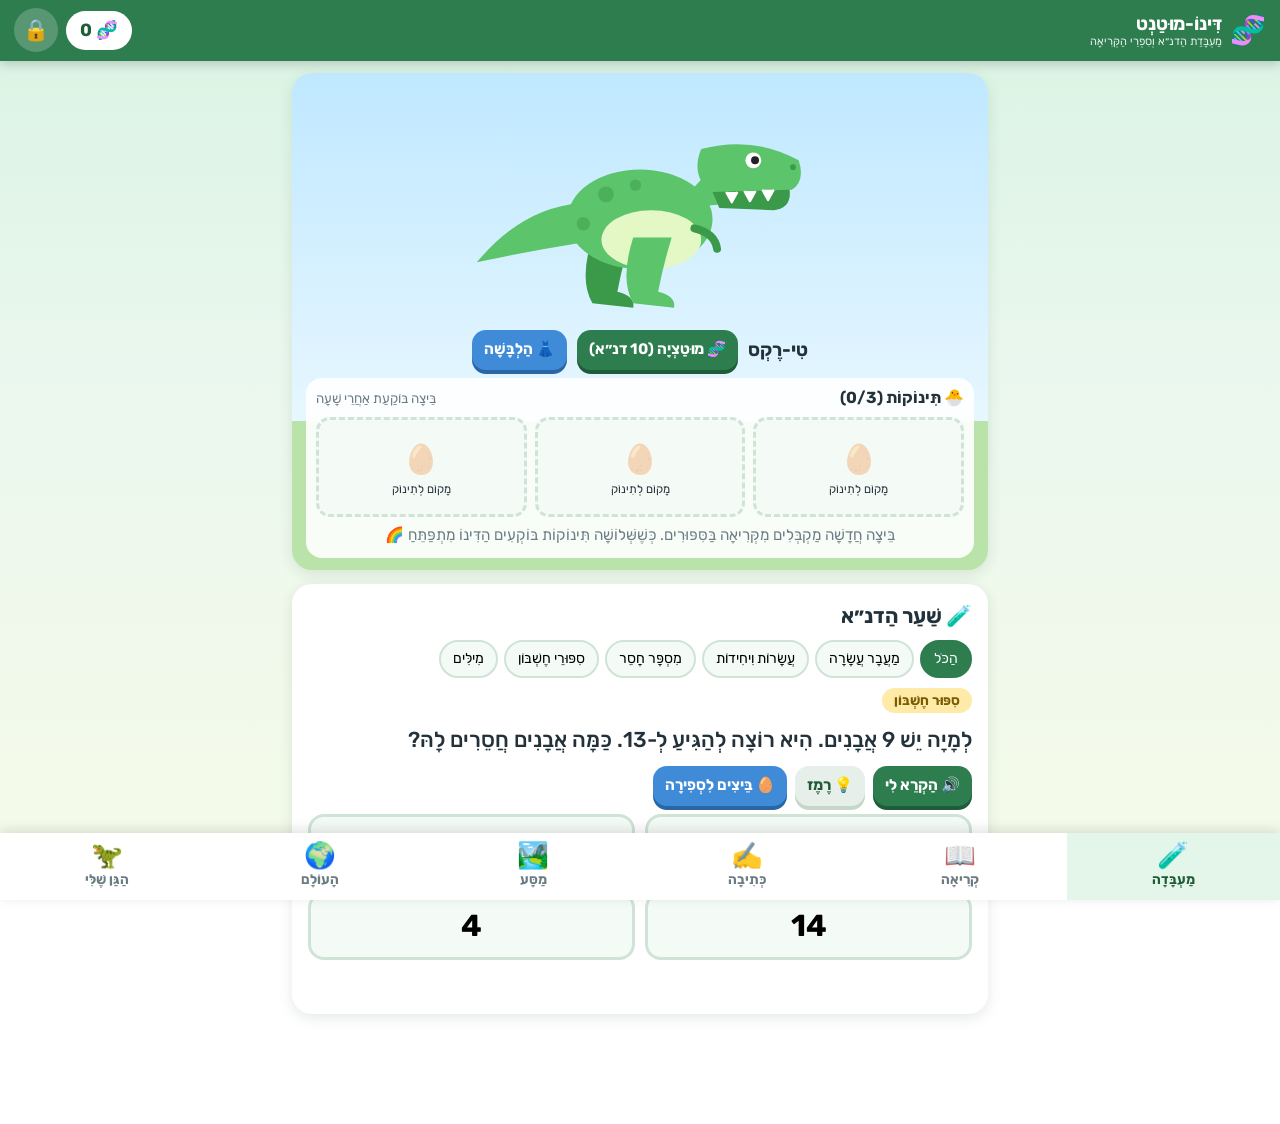
==== commit aba0eb30: "Add Hebrew writing tab with stroke-order guidance, and the Wordlings English page Co-authored-by: Co" ====
--- a/index.html
+++ b/index.html
@@ -73,6 +73,48 @@
       </div>
     </section>
 
+    <!-- Writing -->
+    <section class="screen" id="screen-write" hidden>
+      <div id="write-pick">
+        <div class="card">
+          <h2>✍️ כְּתִיבָה</h2>
+          <p class="muted">בַּחֲרִי אוֹת וְעִקְבִי אַחֲרֶיהָ עִם הָאֶצְבַּע. כָּל אוֹת עוֹבְרִים שְׁלוֹשָׁה שְׁלָבִים!</p>
+          <ul class="write-rules">
+            <li>מַתְחִילִים מִלְּמַעְלָה, מֵהַמִּסְפָּר ①</li>
+            <li>קַו שׁוֹכֵב — מִשְּׂמֹאל לְיָמִין</li>
+            <li>קַו עוֹמֵד — מִלְּמַעְלָה לְמַטָּה</li>
+            <li>כְּשֶׁהָעִפָּרוֹן עוֹזֵב אֶת הַדַּף — מַתְחִילִים קַו חָדָשׁ ②</li>
+          </ul>
+          <div class="seg" id="write-styles">
+            <button data-style="print" class="on">דַּפּוּס</button>
+            <button data-style="hand">כְּתַב יָד</button>
+          </div>
+          <div id="write-grid" class="letter-grid"></div>
+          <h3>אוֹתִיּוֹת סוֹפִיּוֹת</h3>
+          <div id="write-finals" class="letter-grid"></div>
+        </div>
+      </div>
+      <div id="write-pad" hidden>
+        <div class="card writepad">
+          <div class="reader-head">
+            <button class="icon-btn" id="btn-write-back" aria-label="חֲזָרָה">➜</button>
+            <h2 id="write-name"></h2>
+            <button class="icon-btn" id="btn-write-say" aria-label="הַקְרֵא">🔊</button>
+          </div>
+          <p class="muted write-step" id="write-step"></p>
+          <p class="write-howto" id="write-howto" hidden></p>
+          <div class="canvas-wrap"><canvas id="write-canvas"></canvas><div id="write-result" class="write-result" hidden></div></div>
+          <div class="write-feedback" id="write-feedback" aria-live="polite"></div>
+          <div class="reader-actions">
+            <button class="btn ghost" id="btn-write-demo">▶️ הַדְגָּמָה</button>
+            <button class="btn ghost" id="btn-write-clear">🧽 מְחִיקָה</button>
+            <button class="btn ghost" id="btn-peek">👀 הַצָּצָה</button>
+          </div>
+          <button class="btn big" id="btn-write-check">✔ בְּדִיקָה</button>
+        </div>
+      </div>
+    </section>
+
     <!-- Expedition -->
     <section class="screen" id="screen-trail" hidden>
       <div class="card" id="trail-intro">
@@ -153,6 +195,7 @@
   <nav class="tabbar">
     <button data-tab="lab" class="on"><span>🧪</span>מַעְבָּדָה</button>
     <button data-tab="read"><span>📖</span>קְרִיאָה</button>
+    <button data-tab="write"><span>✍️</span>כְּתִיבָה</button>
     <button data-tab="trail"><span>🏞️</span>מַסָּע</button>
     <button data-tab="world"><span>🌍</span>הָעוֹלָם</button>
     <button data-tab="zoo"><span>🦖</span>הַגַּן שֶׁלִּי</button>
@@ -168,6 +211,8 @@
   <script src="js/manipulatives.js"></script>
   <script src="js/puzzles.js"></script>
   <script src="js/reading.js"></script>
+  <script src="js/write-strokes.js"></script>
+  <script src="js/writing.js"></script>
   <script src="js/expedition.js"></script>
   <script src="js/town-data.js"></script>
   <script src="js/town.js"></script>
--- a/css/style.css
+++ b/css/style.css
@@ -120,6 +120,25 @@
 .bw-opt.on { border-color: var(--green); background: #dff5e6; font-weight: 700; }
 .bw-color { width: 38px; height: 38px; border-radius: 50%; border: 3px solid; cursor: pointer; }
 .bw-color.on { outline: 4px solid var(--green); outline-offset: 2px; }
+/* Writing */
+@font-face { font-family: 'WriteRubik'; src: url(../fonts/Rubik-Bold.ttf) format('truetype'); font-weight: 700; font-display: swap; }
+@font-face { font-family: 'WriteGveret'; src: url(../fonts/GveretLevin.ttf) format('truetype'); font-weight: 400; font-display: swap; }
+.seg { display: flex; gap: 8px; margin: 6px 0 12px; }
+.seg button { flex: 1; font: inherit; font-weight: 700; padding: 10px; border-radius: 14px; border: 3px solid #cfe3d6; background: #f4fbf6; cursor: pointer; }
+.seg button.on { border-color: var(--green); background: #dff5e6; }
+.letter-grid { display: grid; grid-template-columns: repeat(auto-fill, minmax(76px, 1fr)); gap: 8px; }
+.wl-letter { font-size: 2.4rem; line-height: 1.1; padding: 6px 2px; border-radius: 16px; border: 3px solid #cfe3d6; background: #f4fbf6; cursor: pointer; display: flex; flex-direction: column; align-items: center; color: var(--ink); }
+.wl-letter small { font-family: 'Rubik', sans-serif; font-size: .7rem; letter-spacing: 1px; }
+.wl-letter.done { background: #fff6d6; border-color: var(--gold); }
+.writepad .canvas-wrap { position: relative; width: min(100%, 440px); margin: 0 auto; }
+#write-canvas { display: block; margin: 0 auto; background: #fff; border: 3px solid #cfe3d6; border-radius: 20px; touch-action: none; cursor: crosshair; }
+.write-step { text-align: center; margin: 0 0 8px; }
+.write-howto { text-align: center; margin: 0 0 8px; font-weight: 700; color: #1f6f3a; background: #eaf7ee; border-radius: 12px; padding: 6px 10px; line-height: 1.6; }
+.write-howto b { color: #2fa84f; font-size: 1.15em; }
+.write-rules { margin: 8px 0 12px; padding: 8px 28px 8px 12px; background: #f4fbf6; border: 2px solid #cfe3d6; border-radius: 14px; line-height: 1.7; font-weight: 600; }
+.write-feedback { text-align: center; font-weight: 700; min-height: 1.6em; margin: 8px 0; color: #b45309; }
+.write-result { position: absolute; inset: 0; border-radius: 20px; background: rgba(255,255,255,.94); display: flex; flex-direction: column; align-items: center; justify-content: center; text-align: center; padding: 16px; gap: 6px; }
+.write-result .row { width: 100%; display: grid; gap: 8px; }
 .bw-cparts { margin-bottom: 8px; }
 .bw-cpart { position: relative; min-width: 64px; }
 .bw-dot { width: 14px; height: 14px; border-radius: 50%; border: 2px solid #fff; box-shadow: 0 0 0 1px #9bb7a5; margin-top: 2px; }
